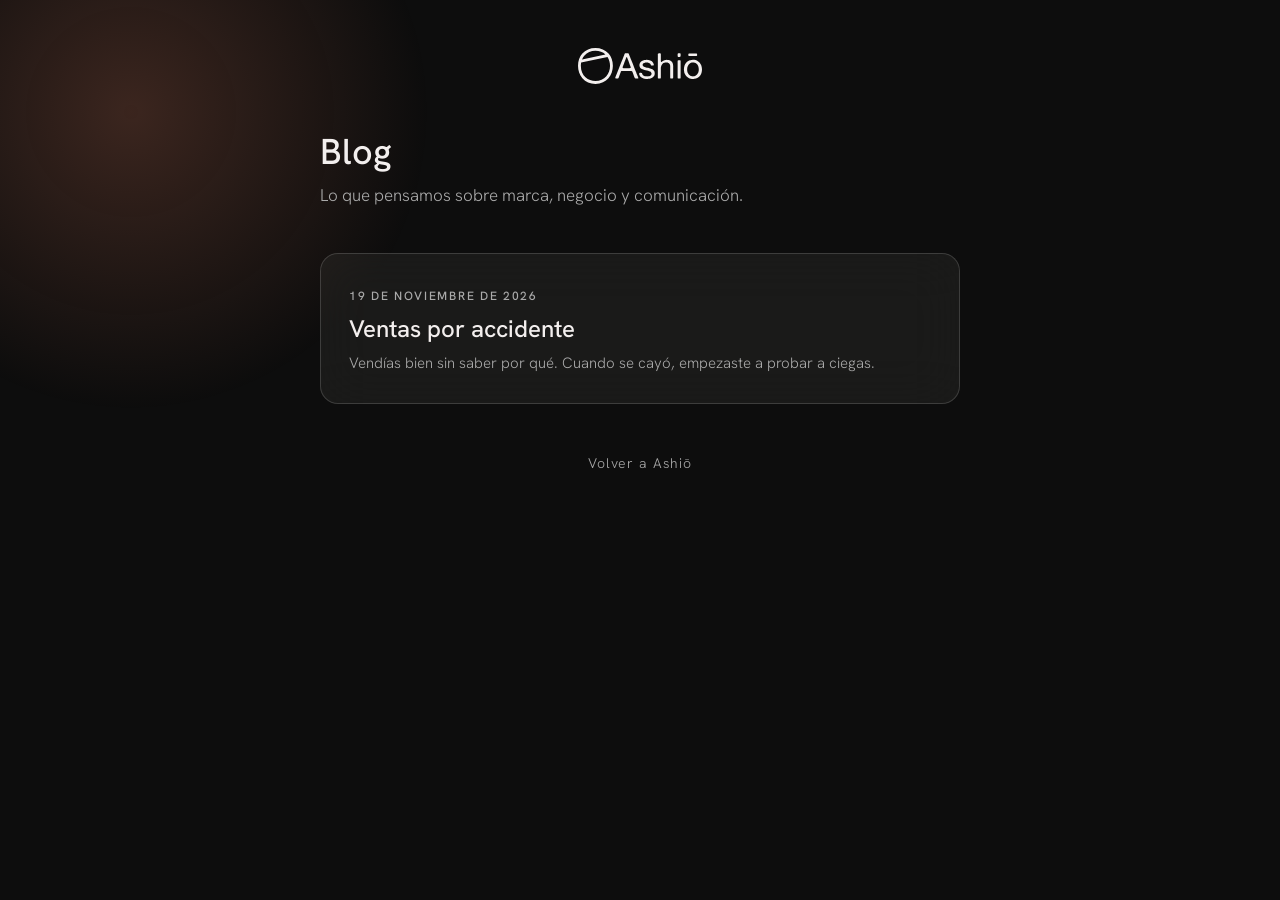
==== blog/index.html @ 6ec3ad0a "Agrega el blog y limpia la navegacion de la portada Nueva seccion /blog/ con indice de articulos; el" ====
<!DOCTYPE html>
<html lang="es">
<head>
<meta charset="utf-8">
<meta name="viewport" content="width=device-width, initial-scale=1">
<title>Blog | Ashiō</title>
<meta name="description" content="Lo que pensamos sobre marca, negocio y comunicación.">
<meta name="theme-color" content="#0d0d0d">
<meta property="og:title" content="Blog de Ashiō">
<meta property="og:description" content="Lo que pensamos sobre marca, negocio y comunicación.">
<meta property="og:type" content="website">
<meta property="og:url" content="https://ashio.mx/blog/">
<meta property="og:locale" content="es_MX">
<link rel="canonical" href="https://ashio.mx/blog/">
<link rel="icon" href="../assets/favicon.svg" type="image/svg+xml">
<link rel="preconnect" href="https://fonts.googleapis.com">
<link rel="preconnect" href="https://fonts.gstatic.com" crossorigin>
<link href="https://fonts.googleapis.com/css2?family=Hanken+Grotesk:wght@300;400;500&display=swap" rel="stylesheet">
<style>
  :root{
    --brand-black:#0d0d0d;
    --brand-bone:#f3efee;
    --accent:#cf7457;
    --muted:#aaaaaa;
    --glass-tint:rgba(243,239,238,.055);
    --glass-line:rgba(243,239,238,.16);
    --font-title:"Hanken Grotesk",system-ui,-apple-system,sans-serif;
    --radius:18px;
  }
  *{box-sizing:border-box;margin:0;padding:0}
  body{
    background:var(--brand-black);
    color:var(--brand-bone);
    font-family:var(--font-title);
    font-weight:300;
    line-height:1.6;
    -webkit-font-smoothing:antialiased;
    padding:clamp(1.25rem,5vw,3rem);
    position:relative;
    overflow-x:hidden;
  }
  body::before{
    content:"";
    position:fixed;
    width:min(70vw,620px);
    aspect-ratio:1;
    top:-22vh;
    left:-14vw;
    border-radius:50%;
    background:radial-gradient(circle,rgba(207,116,87,.24),rgba(207,116,87,0) 68%);
    pointer-events:none;
    z-index:0;
  }
  .shell{position:relative;z-index:1;max-width:40rem;margin:0 auto}
  .top{display:flex;justify-content:center;padding-bottom:clamp(2rem,7vw,3rem)}
  .top a{display:inline-block;color:var(--brand-bone)}
  .logo{display:block;width:clamp(104px,26vw,124px);height:auto;color:var(--brand-bone)}

  h1{font-size:clamp(1.75rem,6vw,2.25rem);font-weight:500;line-height:1.1}
  .intro{margin-top:.625rem;color:var(--muted);font-size:1.0625rem}

  .lista{margin-top:clamp(2rem,7vw,2.75rem);display:grid;gap:1rem}
  .entrada{
    display:block;
    text-decoration:none;
    color:var(--brand-bone);
    background:var(--glass-tint);
    border:1px solid var(--glass-line);
    border-radius:var(--radius);
    padding:clamp(1.25rem,5vw,1.75rem);
    transition:border-color .18s ease,background-color .18s ease;
  }
  @supports (backdrop-filter:blur(1px)) or (-webkit-backdrop-filter:blur(1px)){
    .entrada{-webkit-backdrop-filter:blur(26px) saturate(135%);backdrop-filter:blur(26px) saturate(135%)}
  }
  @supports not ((backdrop-filter:blur(1px)) or (-webkit-backdrop-filter:blur(1px))){
    .entrada{background:rgba(22,22,22,.92)}
  }
  .entrada:hover,.entrada:focus-visible{border-color:var(--accent);background:rgba(207,116,87,.07)}
  .entrada .fecha{
    font-size:.75rem;
    font-weight:500;
    letter-spacing:.14em;
    text-transform:uppercase;
    color:var(--muted);
  }
  .entrada h2{
    margin-top:.5rem;
    font-size:clamp(1.25rem,4.4vw,1.5rem);
    font-weight:500;
    line-height:1.2;
    text-wrap:balance;
  }
  .entrada p{margin-top:.5rem;color:var(--muted);font-size:.9375rem;line-height:1.5}

  .volver{
    display:block;
    text-align:center;
    margin-top:clamp(2rem,7vw,3rem);
    font-size:.875rem;
    letter-spacing:.06em;
    color:var(--muted);
    text-decoration:none;
    transition:color .18s ease;
  }
  .volver:hover,.volver:focus-visible{color:var(--accent)}
  :focus-visible{outline:2px solid var(--accent);outline-offset:4px}
  @media (prefers-reduced-motion:reduce){*{transition:none!important}}
  @media (prefers-contrast:more){
    .entrada{background:rgba(13,13,13,.96);border-color:var(--brand-bone)}
    body::before{display:none}
  }
</style>
</head>
<body>
  <div class="shell">
    <header class="top">
      <a href="../" aria-label="Ashiō, inicio"><svg class="logo" viewBox="0 0 316.52 91.75" role="img" aria-label="Ashiō"><path d="M152.97,73.28c.12.3.28.66.46,1.08.18.42.32.86.41,1.31.09.45.09.87,0,1.27-.09.39-.35.68-.78.86-.31.12-.67.18-1.1.18h-4c-.95,0-1.7-.15-2.25-.45-.61-.36-1.06-.99-1.33-1.9-.28-.9-.57-1.72-.87-2.44-.67-1.57-1.29-3.2-1.84-4.88-.55-1.69-1.16-3.35-1.84-4.97-.18-.54-.35-1.05-.51-1.54-.15-.48-.34-.93-.55-1.36-.21-.42-.5-.78-.87-1.09-.37-.3-.86-.54-1.47-.72-.31-.12-.66-.17-1.06-.14-.4.03-.81.05-1.24.05h-17.36c-.55,0-1.16-.01-1.84-.05-.67-.03-1.32-.01-1.93.05-.61.06-1.18.15-1.7.27-.52.12-.9.36-1.15.72-.49.6-.84,1.28-1.06,2.03-.21.75-.47,1.52-.78,2.31-.61,1.39-1.18,2.84-1.7,4.34-.52,1.51-1.09,2.95-1.7,4.34-.12.36-.26.77-.41,1.22s-.32.92-.5,1.4c-.18.48-.38.92-.6,1.31-.21.39-.44.68-.69.86-.49.36-1.15.56-1.98.59-.83.03-1.7.04-2.62.04-.49,0-.96-.01-1.42-.04-.46-.03-.84-.17-1.15-.41-.31-.18-.47-.45-.5-.81-.03-.36,0-.74.09-1.13.09-.39.21-.78.37-1.18.15-.39.29-.68.41-.86.86-1.93,1.62-3.84,2.3-5.74s1.41-3.81,2.2-5.74c.55-1.33,1.07-2.64,1.56-3.93.49-1.3,1.01-2.61,1.56-3.93,1.84-4.34,3.58-8.73,5.23-13.16,1.65-4.43,3.4-8.85,5.23-13.25.67-1.57,1.3-3.17,1.88-4.79.58-1.63,1.21-3.23,1.88-4.79.31-.66.6-1.4.87-2.22s.69-1.4,1.24-1.76c.24-.24.64-.42,1.19-.54.12-.06.26-.08.41-.04.15.03.29.02.41-.05,1.1,0,2.39-.01,3.86-.04,1.47-.03,2.54.2,3.21.68.49.36.87.95,1.15,1.76s.56,1.55.87,2.22c.61,1.39,1.16,2.77,1.65,4.16.49,1.39,1.04,2.77,1.65,4.16.49,1.21.96,2.44,1.42,3.71.46,1.27.96,2.5,1.51,3.71,1.84,4.4,3.6,8.85,5.28,13.34,1.68,4.49,3.47,8.94,5.37,13.34.24.54.44,1.06.6,1.54.15.48.32.99.51,1.54.67,1.57,1.33,3.17,1.97,4.79s1.3,3.23,1.97,4.79ZM133.32,51.3c.55-.18.9-.48,1.06-.9.15-.42.18-.89.09-1.4-.09-.51-.25-1.02-.46-1.54-.22-.51-.41-.95-.6-1.31-.12-.24-.18-.45-.18-.63s-.06-.39-.18-.63c-.18-.48-.35-.98-.5-1.49-.15-.51-.35-1.04-.6-1.58-.92-2.17-1.73-4.39-2.43-6.65-.7-2.26-1.51-4.48-2.43-6.65-.31-.66-.57-1.33-.78-1.99-.22-.66-.47-1.3-.78-1.9-.12-.3-.26-.59-.41-.86-.15-.27-.47-.41-.96-.41-.12.12-.25.21-.37.27-.12.06-.25.15-.37.27-.25.3-.43.62-.55.95-.12.33-.25.68-.37,1.04-.31.66-.55,1.33-.73,1.99-.18.66-.43,1.33-.74,1.99-1.04,2.35-1.94,4.73-2.71,7.15-.77,2.41-1.64,4.76-2.62,7.05-.12.3-.23.6-.32.9-.09.3-.2.6-.32.9-.18.48-.37.97-.55,1.45-.18.48-.34.97-.46,1.45-.12.3-.17.63-.14.99.03.36.11.66.23.9.31.48.95.74,1.93.77.98.03,1.9.05,2.75.05h9.83c.67,0,1.5.02,2.48.04.98.03,1.71-.04,2.2-.23Z" fill="currentColor"/><path d="M173.54,30.32c4.41-.06,8.11.44,11.11,1.49,3,1.06,5.33,2.91,6.98,5.56.43.66.76,1.34,1.01,2.03.24.69.49,1.46.73,2.31.12.42.15.86.09,1.31-.06.45-.15.8-.28,1.04-.12.12-.28.23-.46.32-.18.09-.34.2-.46.32-.31.12-.61.15-.92.09-.31-.06-.61-.06-.92,0-.49.12-1.13.14-1.93.05-.8-.09-1.35-.23-1.65-.41-.49-.3-.81-.71-.96-1.22-.15-.51-.38-1.01-.69-1.49-.55-.96-1.32-1.84-2.3-2.62-.67-.48-1.41-.84-2.2-1.09-.8-.24-1.65-.48-2.57-.72-.31-.12-.61-.17-.92-.14-.31.03-.61.02-.92-.05-.37-.12-.83-.18-1.38-.18s-1.01.06-1.38.18h-.55c-.31.06-.61.11-.92.14-.31.03-.61.08-.92.14-1.59.36-2.91.87-3.95,1.54-1.04.66-1.75,1.78-2.11,3.35-.12.42-.14.85-.05,1.27.09.42.2.78.32,1.09.37.9.81,1.55,1.33,1.94.52.39,1.18.83,1.98,1.31.98.6,2.08,1.04,3.31,1.31,1.22.27,2.45.59,3.67.95.8.24,1.59.42,2.39.54.79.12,1.59.3,2.39.54,1.29.36,2.54.71,3.76,1.04,1.22.33,2.45.74,3.67,1.22.31.12.61.24.92.36.31.12.61.27.92.45,1.22.72,2.3,1.54,3.21,2.44.92.91,1.68,2.05,2.3,3.44.12.42.24.99.37,1.72.12.42.2.86.23,1.31.03.45.05.95.05,1.49v.9c-.12.42-.18.85-.18,1.27s-.06.85-.18,1.27c-.18.66-.4,1.3-.64,1.9-.25.6-.52,1.15-.83,1.63-.98,1.57-2.24,2.82-3.76,3.75-1.53.94-3.25,1.73-5.14,2.4-.55.18-1.12.32-1.7.41s-1.15.23-1.7.41c-.61.12-1.23.18-1.84.18s-1.23.06-1.84.18h-.92c-.31.06-.73.09-1.29.09s-.98-.03-1.29-.09h-1.01c-.37-.12-.77-.17-1.19-.14-.43.03-.8-.02-1.1-.14-.31-.06-.7-.09-1.19-.09-.49-.12-.96-.23-1.42-.32-.46-.09-.94-.23-1.42-.41-1.9-.6-3.55-1.36-4.96-2.26-1.41-.9-2.63-2.08-3.67-3.53-.55-.78-1.01-1.6-1.38-2.44-.37-.84-.7-1.78-1.01-2.8-.12-.36-.17-.8-.14-1.31.03-.51.11-.92.23-1.22.18-.24.49-.48.92-.72.31-.12.73-.2,1.29-.23.55-.03,1.1-.01,1.65.04.55.06,1.09.14,1.61.23.52.09.87.2,1.06.32.43.3.72.74.87,1.31.15.57.35,1.1.6,1.58.61,1.33,1.44,2.35,2.48,3.08.73.54,1.56.97,2.48,1.27.92.3,1.9.6,2.94.9l1.93.27h.55c.43.12.99.18,1.7.18s1.3-.06,1.79-.18c.43,0,.76-.03,1.01-.09.37-.06.74-.1,1.1-.14.37-.03.7-.07,1.01-.14,1.78-.48,3.18-1.12,4.22-1.9,1.04-.78,1.78-2.11,2.2-3.98.12-.3.15-.63.09-.99-.06-.36-.12-.63-.18-.81-.31-1.14-.73-2-1.29-2.58-.55-.57-1.25-1.1-2.11-1.58-.55-.36-1.16-.66-1.84-.91-.67-.24-1.35-.48-2.02-.72-.18-.06-.35-.09-.51-.09s-.32-.06-.5-.18c-2.08-.66-4.24-1.16-6.47-1.49-2.24-.33-4.33-.89-6.29-1.67-.61-.24-1.19-.45-1.75-.63-.55-.18-1.07-.42-1.56-.72-1.16-.66-2.24-1.42-3.21-2.26-.98-.84-1.74-1.9-2.3-3.17-.18-.42-.32-.84-.41-1.27-.09-.42-.2-.87-.32-1.36-.18-.72-.25-1.55-.18-2.49.06-.93.15-1.73.28-2.4.12-.3.2-.56.23-.77.03-.21.11-.44.23-.68.55-1.39,1.3-2.59,2.25-3.62.95-1.02,2.04-1.93,3.26-2.71.92-.54,1.93-.98,3.03-1.31,1.1-.33,2.26-.65,3.49-.95.43-.06.84-.12,1.24-.18.4-.06.84-.12,1.33-.18.18-.06.43-.06.73,0,.31.06.52.03.64-.09Z" fill="currentColor"/><path d="M206.32,13.68c.86,0,1.76.02,2.71.04.95.03,1.61.29,1.98.77.31.42.46,1.04.46,1.85v14.7c0,.24-.02.48-.05.72-.03.24-.02.48.05.72.06.18.08.39.05.63-.03.24-.01.45.05.63.12.48.2.94.23,1.36.03.42.35.63.96.63.12-.12.26-.2.41-.23.15-.03.29-.1.41-.23.37-.24.7-.5,1.01-.77.31-.27.64-.56,1.01-.86.67-.48,1.42-.92,2.25-1.31.83-.39,1.67-.74,2.53-1.04.49-.12,1.01-.23,1.56-.32.55-.09,1.07-.2,1.56-.32.24-.12.49-.17.73-.14.24.03.52.02.83-.04.31-.12.81-.18,1.52-.18s1.21.06,1.51.18h.87c.28,0,.56.03.87.09.49.12.98.21,1.47.27.49.06.98.15,1.47.27.31.12.55.2.74.23.18.03.43.11.73.23.67.3,1.32.62,1.93.95.61.33,1.22.71,1.84,1.13.61.54,1.19,1.18,1.75,1.9.37.54.7,1.08,1.01,1.63.3.54.61,1.15.92,1.81.18.42.32.84.41,1.27.09.42.2.87.32,1.36.12.3.18.6.18.91s.03.63.09.99c.12.3.17.6.14.9-.03.3.01.6.14.9v.9c.06.3.08.63.05.99-.03.36-.05.69-.05.99v22.7c0,.48.01,1.07.05,1.76.03.69.03,1.36,0,1.99-.03.63-.11,1.22-.23,1.76-.12.54-.31.9-.55,1.09-.43.36-1.23.54-2.39.54h-2.34c-.77,0-1.33-.24-1.7-.72-.31-.42-.46-.92-.46-1.49v-22.84c0-1.63.01-3.36.05-5.2.03-1.84-.17-3.42-.6-4.75-.74-2.05-1.96-3.56-3.67-4.52-.49-.3-1.01-.56-1.56-.77-.55-.21-1.16-.38-1.84-.5-.25-.06-.61-.09-1.1-.09-.25-.06-.54-.12-.87-.18-.34-.06-.66-.03-.96.09-.25.06-.49.08-.74.05-.24-.03-.52-.01-.83.04-.55.12-1.12.23-1.7.32-.58.09-1.12.26-1.61.5-2.08.84-3.74,1.99-4.96,3.44-1.23,1.45-2.17,3.29-2.85,5.52-.12.42-.21.87-.28,1.36-.06.48-.15.97-.28,1.45-.06.18-.08.38-.05.59.03.21.01.41-.05.59-.06.3-.06.6,0,.9.06.3.06.6,0,.9v18.18c0,.48.01,1.04.05,1.67.03.63.03,1.25,0,1.85-.03.6-.08,1.18-.14,1.72-.06.54-.18.94-.37,1.18-.25.3-.54.47-.87.5-.34.03-.72.11-1.15.23h-1.29c-.67,0-1.32-.01-1.93-.04-.61-.03-1.07-.23-1.38-.59-.31-.48-.47-1.07-.5-1.76-.03-.69-.05-1.43-.05-2.22V18.56c0-.66-.02-1.37-.05-2.13-.03-.75.11-1.34.41-1.76.24-.42.7-.72,1.38-.9.12-.06.24-.08.37-.05.12.03.24.02.37-.04Z" fill="currentColor"/><path d="M255.17,22.36c-.49-.36-.75-1.01-.78-1.94-.03-.93-.05-1.85-.05-2.76v-1.54c0-.54.09-.99.28-1.36.24-.48.73-.84,1.47-1.09.12-.06.26-.08.41-.04.15.03.29.02.41-.05,1.04,0,2.02.03,2.94.09.92.06,1.53.42,1.84,1.09.18.36.28.8.28,1.31v1.58c0,1.09-.02,2.11-.05,3.08-.03.97-.45,1.6-1.24,1.9-.31.12-.63.18-.96.18h-2.98c-.61,0-1.13-.15-1.56-.45ZM261.97,73.64c0,.6.01,1.22.05,1.85.03.63-.11,1.13-.41,1.49-.18.36-.46.59-.83.68s-.8.2-1.29.32h-1.38c-.8,0-1.49-.04-2.07-.14-.58-.09-1.03-.38-1.33-.86-.25-.36-.37-.83-.37-1.4v-41.88c0-.63.15-1.13.46-1.49.18-.3.43-.48.74-.54.31-.06.64-.15,1.01-.27.12,0,.26.02.41.04.15.03.29.02.41-.04.79,0,1.61.02,2.43.04.83.03,1.39.29,1.7.77.3.36.46.83.46,1.4v40.02Z" fill="currentColor"/><path d="M316.33,52.66c.12.36.18.92.18,1.67s-.03,1.28-.09,1.58v.9c-.06.48-.11.92-.14,1.31-.03.39-.08.83-.14,1.31-.12.36-.2.72-.23,1.09-.03.36-.11.72-.23,1.09-.25.78-.46,1.57-.64,2.35-.18.78-.43,1.51-.74,2.17-1.29,2.89-3,5.32-5.14,7.28-2.14,1.96-4.78,3.45-7.9,4.48-.67.24-1.39.42-2.16.54-.77.12-1.55.24-2.34.36-.37.06-.75.1-1.15.14-.4.03-.78.04-1.15.04-.25.06-.6.09-1.06.09s-.78-.03-.96-.09c-.24-.06-.49-.08-.73-.04-.25.03-.46.01-.64-.05h-.55l-2.2-.27c-.86-.24-1.69-.48-2.48-.72-.8-.24-1.56-.51-2.3-.81-2.75-1.21-5.02-2.77-6.8-4.7-1.78-1.93-3.25-4.28-4.41-7.05-.31-.6-.54-1.21-.69-1.81-.15-.6-.29-1.24-.41-1.9-.12-.24-.17-.44-.14-.59.03-.15.01-.35-.05-.59-.12-.48-.2-.98-.23-1.49-.03-.51-.11-1.01-.23-1.49v-.77c0-.21-.03-.47-.09-.77-.06-.3-.09-.83-.09-1.58s.06-1.31.18-1.67c.12-.42.15-.84.09-1.27-.06-.42-.03-.84.09-1.27.06-.3.11-.56.14-.77.03-.21.08-.47.14-.77.18-.72.35-1.45.5-2.17s.38-1.42.69-2.08c.92-2.23,2.03-4.24,3.35-6.01,1.31-1.78,2.92-3.27,4.82-4.48.73-.48,1.5-.89,2.3-1.22.79-.33,1.62-.68,2.48-1.04.73-.3,1.53-.5,2.39-.59s1.71-.26,2.57-.5c.43,0,.84-.01,1.24-.05.4-.03.78-.07,1.15-.14,5.45-.06,9.98,1.06,13.59,3.35,3.61,2.29,6.21,5.28,7.81,8.95.31.6.55,1.21.74,1.81.18.6.4,1.24.64,1.9.18.66.34,1.37.46,2.13.12.75.28,1.52.46,2.31.06.3.08.62.05.95-.03.33-.02.65.05.95ZM308.16,57.82c.12-.42.17-.9.14-1.45s-.05-1.05-.05-1.54c0-2.35-.21-4.34-.64-5.97-.18-.48-.34-.96-.46-1.45-.12-.48-.28-.93-.46-1.36-1.71-3.92-4.44-6.63-8.17-8.14-.43-.18-.89-.32-1.38-.41-.49-.09-.98-.2-1.47-.32-.49-.12-1.01-.18-1.56-.18h-1.65l-1.65.27c-.61.12-1.18.26-1.7.41-.52.15-1.03.35-1.51.59-.43.12-.83.3-1.19.54-.37.24-.7.48-1.01.72-1.47,1.03-2.66,2.26-3.58,3.71-.92,1.45-1.71,3.14-2.39,5.07-.18.6-.31,1.22-.37,1.85-.06.63-.15,1.28-.28,1.94-.06.24-.09.63-.09,1.18-.06.18-.08.39-.05.63.03.24.05.51.05.81v1.81c0,.6.06,1.15.18,1.63l.18,1.08c.12.6.23,1.19.32,1.76.09.57.26,1.1.5,1.58.61,1.45,1.33,2.8,2.16,4.07.83,1.27,1.85,2.32,3.08,3.17.31.18.58.33.83.45.24.12.52.27.83.45.49.3,1.03.56,1.61.77.58.21,1.21.41,1.88.59.31.12.6.17.87.14.28-.03.56-.01.87.05.18.06.57.12,1.15.18.58.06,1.02.03,1.33-.09.24-.06.49-.07.74-.04.24.03.49-.01.73-.14.49-.12.98-.23,1.47-.32s.95-.23,1.38-.41c2.08-.84,3.76-2.02,5.05-3.53,1.29-1.51,2.36-3.29,3.21-5.34.31-.72.51-1.49.6-2.31.09-.81.26-1.64.51-2.49Z" fill="currentColor"/><path d="M283.75,14.32h14.1c.41,0,.9-.01,1.44-.04.55-.03,1.09-.04,1.63-.04s1.04.04,1.48.12c.44.08.79.22,1.05.43.26.16.44.44.55.86.05.16.09.38.12.66.03.29.04.6.04.93s-.01.66-.04.97c-.03.31-.07.55-.12.7-.11.52-.29.88-.55,1.09-.52.36-1.36.52-2.53.47-1.17-.05-2.19-.08-3.08-.08h-10.36c-.73,0-1.58.03-2.57.08-.99.05-1.71-.03-2.18-.23-.36-.16-.65-.44-.86-.86-.16-.36-.23-1-.23-1.91s.08-1.57.23-1.99c.05-.1.09-.21.12-.31.03-.1.09-.21.19-.31.1-.16.27-.26.51-.31.23-.05.45-.13.66-.23h.39Z" fill="currentColor"/><path d="M44.49,91.75c-13.66,0-25.19-5.04-33.35-14.59C3.95,68.77,0,57.55,0,45.58S3.92,22.59,11.05,14.35C19.16,4.96,30.73,0,44.49,0s25.37,4.94,33.48,14.29c7.12,8.21,11.04,19.27,11.04,31.15,0,23.02-15.29,46.31-44.52,46.31ZM8.03,37.15c-.52,2.72-.78,5.55-.78,8.43,0,26.75,19.3,38.93,37.24,38.93,11.46,0,21.09-4.18,27.84-12.1,5.99-7.02,9.43-16.85,9.43-26.97,0-8.41-2.27-16.29-6.45-22.67L8.03,37.15ZM44.49,7.25c-11.59,0-21.26,4.09-27.95,11.84-2.57,2.97-4.65,6.41-6.18,10.16l59.67-12.75c-6.51-6.06-15.27-9.24-25.54-9.24Z" fill="currentColor"/></svg></a>
    </header>

    <h1>Blog</h1>
    <p class="intro">Lo que pensamos sobre marca, negocio y comunicación.</p>

    <!-- Para agregar un artículo, copia un bloque <a class="entrada"> completo
         y apunta el href a la carpeta nueva. El más reciente va arriba. -->
    <div class="lista">
      <a class="entrada" href="ventas-por-accidente/">
        <span class="fecha"><time datetime="2026-11-19">19 de noviembre de 2026</time></span>
        <h2>Ventas por accidente</h2>
        <p>Vendías bien sin saber por qué. Cuando se cayó, empezaste a probar a ciegas.</p>
      </a>
    </div>

    <a class="volver" href="../">Volver a Ashiō</a>
  </div>
</body>
</html>
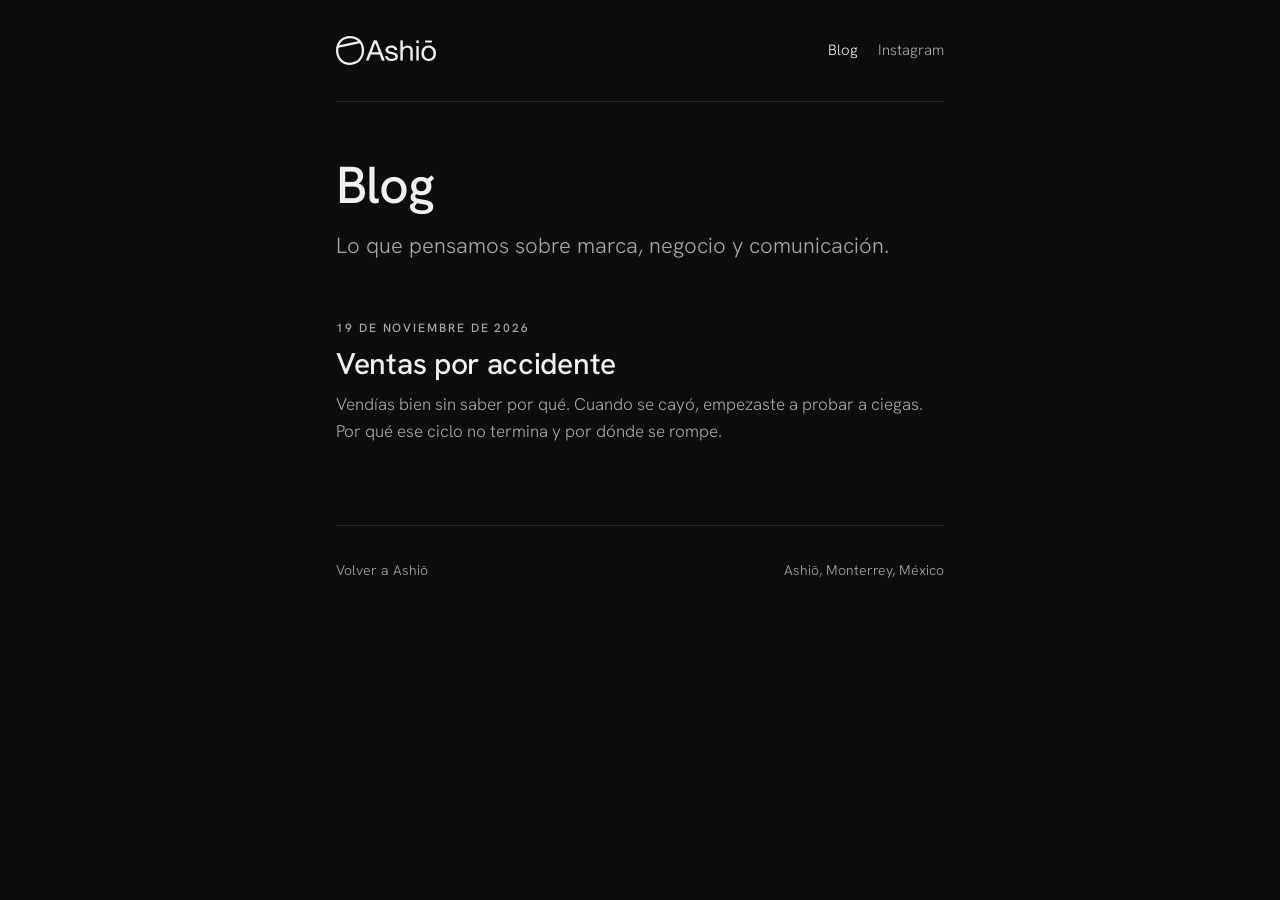
==== commit 368def16: "Rehace el blog como lectura editorial, sin frost Quita el panel translucido y el resplandor de las d" ====
--- a/blog/index.html
+++ b/blog/index.html
@@ -15,123 +15,44 @@
 <link rel="icon" href="../assets/favicon.svg" type="image/svg+xml">
 <link rel="preconnect" href="https://fonts.googleapis.com">
 <link rel="preconnect" href="https://fonts.gstatic.com" crossorigin>
-<link href="https://fonts.googleapis.com/css2?family=Hanken+Grotesk:wght@300;400;500&display=swap" rel="stylesheet">
+<link href="https://fonts.googleapis.com/css2?family=Hanken+Grotesk:wght@300;400;500;600&display=swap" rel="stylesheet">
+<link rel="stylesheet" href="../assets/blog.css">
 <style>
-  :root{
-    --brand-black:#0d0d0d;
-    --brand-bone:#f3efee;
-    --accent:#cf7457;
-    --muted:#aaaaaa;
-    --glass-tint:rgba(243,239,238,.055);
-    --glass-line:rgba(243,239,238,.16);
-    --font-title:"Hanken Grotesk",system-ui,-apple-system,sans-serif;
-    --radius:18px;
-  }
-  *{box-sizing:border-box;margin:0;padding:0}
-  body{
-    background:var(--brand-black);
-    color:var(--brand-bone);
-    font-family:var(--font-title);
-    font-weight:300;
-    line-height:1.6;
-    -webkit-font-smoothing:antialiased;
-    padding:clamp(1.25rem,5vw,3rem);
-    position:relative;
-    overflow-x:hidden;
-  }
-  body::before{
-    content:"";
-    position:fixed;
-    width:min(70vw,620px);
-    aspect-ratio:1;
-    top:-22vh;
-    left:-14vw;
-    border-radius:50%;
-    background:radial-gradient(circle,rgba(207,116,87,.24),rgba(207,116,87,0) 68%);
-    pointer-events:none;
-    z-index:0;
-  }
-  .shell{position:relative;z-index:1;max-width:40rem;margin:0 auto}
-  .top{display:flex;justify-content:center;padding-bottom:clamp(2rem,7vw,3rem)}
-  .top a{display:inline-block;color:var(--brand-bone)}
-  .logo{display:block;width:clamp(104px,26vw,124px);height:auto;color:var(--brand-bone)}
-
-  h1{font-size:clamp(1.75rem,6vw,2.25rem);font-weight:500;line-height:1.1}
-  .intro{margin-top:.625rem;color:var(--muted);font-size:1.0625rem}
-
-  .lista{margin-top:clamp(2rem,7vw,2.75rem);display:grid;gap:1rem}
-  .entrada{
-    display:block;
-    text-decoration:none;
-    color:var(--brand-bone);
-    background:var(--glass-tint);
-    border:1px solid var(--glass-line);
-    border-radius:var(--radius);
-    padding:clamp(1.25rem,5vw,1.75rem);
-    transition:border-color .18s ease,background-color .18s ease;
-  }
-  @supports (backdrop-filter:blur(1px)) or (-webkit-backdrop-filter:blur(1px)){
-    .entrada{-webkit-backdrop-filter:blur(26px) saturate(135%);backdrop-filter:blur(26px) saturate(135%)}
-  }
-  @supports not ((backdrop-filter:blur(1px)) or (-webkit-backdrop-filter:blur(1px))){
-    .entrada{background:rgba(22,22,22,.92)}
-  }
-  .entrada:hover,.entrada:focus-visible{border-color:var(--accent);background:rgba(207,116,87,.07)}
-  .entrada .fecha{
-    font-size:.75rem;
-    font-weight:500;
-    letter-spacing:.14em;
-    text-transform:uppercase;
-    color:var(--muted);
-  }
-  .entrada h2{
-    margin-top:.5rem;
-    font-size:clamp(1.25rem,4.4vw,1.5rem);
-    font-weight:500;
-    line-height:1.2;
-    text-wrap:balance;
-  }
-  .entrada p{margin-top:.5rem;color:var(--muted);font-size:.9375rem;line-height:1.5}
-
-  .volver{
-    display:block;
-    text-align:center;
-    margin-top:clamp(2rem,7vw,3rem);
-    font-size:.875rem;
-    letter-spacing:.06em;
-    color:var(--muted);
-    text-decoration:none;
-    transition:color .18s ease;
-  }
-  .volver:hover,.volver:focus-visible{color:var(--accent)}
-  :focus-visible{outline:2px solid var(--accent);outline-offset:4px}
-  @media (prefers-reduced-motion:reduce){*{transition:none!important}}
-  @media (prefers-contrast:more){
-    .entrada{background:rgba(13,13,13,.96);border-color:var(--brand-bone)}
-    body::before{display:none}
-  }
+  .lista{margin-top:clamp(2.5rem,7vw,3.5rem)}
+  .entrada + .entrada{margin-top:2.75rem;padding-top:2.75rem;border-top:1px solid var(--line)}
+  .entrada h2{margin-top:.5rem;font-size:clamp(1.5rem,5vw,1.875rem);line-height:1.15}
+  .entrada h2 a{text-decoration:none;transition:color .18s ease}
+  .entrada h2 a:hover,.entrada h2 a:focus-visible{color:var(--accent)}
+  .resumen{margin-top:.625rem;color:var(--muted);font-size:1.0625rem;line-height:1.6}
 </style>
 </head>
 <body>
-  <div class="shell">
+  <div class="col">
     <header class="top">
-      <a href="../" aria-label="Ashiō, inicio"><svg class="logo" viewBox="0 0 316.52 91.75" role="img" aria-label="Ashiō"><path d="M152.97,73.28c.12.3.28.66.46,1.08.18.42.32.86.41,1.31.09.45.09.87,0,1.27-.09.39-.35.68-.78.86-.31.12-.67.18-1.1.18h-4c-.95,0-1.7-.15-2.25-.45-.61-.36-1.06-.99-1.33-1.9-.28-.9-.57-1.72-.87-2.44-.67-1.57-1.29-3.2-1.84-4.88-.55-1.69-1.16-3.35-1.84-4.97-.18-.54-.35-1.05-.51-1.54-.15-.48-.34-.93-.55-1.36-.21-.42-.5-.78-.87-1.09-.37-.3-.86-.54-1.47-.72-.31-.12-.66-.17-1.06-.14-.4.03-.81.05-1.24.05h-17.36c-.55,0-1.16-.01-1.84-.05-.67-.03-1.32-.01-1.93.05-.61.06-1.18.15-1.7.27-.52.12-.9.36-1.15.72-.49.6-.84,1.28-1.06,2.03-.21.75-.47,1.52-.78,2.31-.61,1.39-1.18,2.84-1.7,4.34-.52,1.51-1.09,2.95-1.7,4.34-.12.36-.26.77-.41,1.22s-.32.92-.5,1.4c-.18.48-.38.92-.6,1.31-.21.39-.44.68-.69.86-.49.36-1.15.56-1.98.59-.83.03-1.7.04-2.62.04-.49,0-.96-.01-1.42-.04-.46-.03-.84-.17-1.15-.41-.31-.18-.47-.45-.5-.81-.03-.36,0-.74.09-1.13.09-.39.21-.78.37-1.18.15-.39.29-.68.41-.86.86-1.93,1.62-3.84,2.3-5.74s1.41-3.81,2.2-5.74c.55-1.33,1.07-2.64,1.56-3.93.49-1.3,1.01-2.61,1.56-3.93,1.84-4.34,3.58-8.73,5.23-13.16,1.65-4.43,3.4-8.85,5.23-13.25.67-1.57,1.3-3.17,1.88-4.79.58-1.63,1.21-3.23,1.88-4.79.31-.66.6-1.4.87-2.22s.69-1.4,1.24-1.76c.24-.24.64-.42,1.19-.54.12-.06.26-.08.41-.04.15.03.29.02.41-.05,1.1,0,2.39-.01,3.86-.04,1.47-.03,2.54.2,3.21.68.49.36.87.95,1.15,1.76s.56,1.55.87,2.22c.61,1.39,1.16,2.77,1.65,4.16.49,1.39,1.04,2.77,1.65,4.16.49,1.21.96,2.44,1.42,3.71.46,1.27.96,2.5,1.51,3.71,1.84,4.4,3.6,8.85,5.28,13.34,1.68,4.49,3.47,8.94,5.37,13.34.24.54.44,1.06.6,1.54.15.48.32.99.51,1.54.67,1.57,1.33,3.17,1.97,4.79s1.3,3.23,1.97,4.79ZM133.32,51.3c.55-.18.9-.48,1.06-.9.15-.42.18-.89.09-1.4-.09-.51-.25-1.02-.46-1.54-.22-.51-.41-.95-.6-1.31-.12-.24-.18-.45-.18-.63s-.06-.39-.18-.63c-.18-.48-.35-.98-.5-1.49-.15-.51-.35-1.04-.6-1.58-.92-2.17-1.73-4.39-2.43-6.65-.7-2.26-1.51-4.48-2.43-6.65-.31-.66-.57-1.33-.78-1.99-.22-.66-.47-1.3-.78-1.9-.12-.3-.26-.59-.41-.86-.15-.27-.47-.41-.96-.41-.12.12-.25.21-.37.27-.12.06-.25.15-.37.27-.25.3-.43.62-.55.95-.12.33-.25.68-.37,1.04-.31.66-.55,1.33-.73,1.99-.18.66-.43,1.33-.74,1.99-1.04,2.35-1.94,4.73-2.71,7.15-.77,2.41-1.64,4.76-2.62,7.05-.12.3-.23.6-.32.9-.09.3-.2.6-.32.9-.18.48-.37.97-.55,1.45-.18.48-.34.97-.46,1.45-.12.3-.17.63-.14.99.03.36.11.66.23.9.31.48.95.74,1.93.77.98.03,1.9.05,2.75.05h9.83c.67,0,1.5.02,2.48.04.98.03,1.71-.04,2.2-.23Z" fill="currentColor"/><path d="M173.54,30.32c4.41-.06,8.11.44,11.11,1.49,3,1.06,5.33,2.91,6.98,5.56.43.66.76,1.34,1.01,2.03.24.69.49,1.46.73,2.31.12.42.15.86.09,1.31-.06.45-.15.8-.28,1.04-.12.12-.28.23-.46.32-.18.09-.34.2-.46.32-.31.12-.61.15-.92.09-.31-.06-.61-.06-.92,0-.49.12-1.13.14-1.93.05-.8-.09-1.35-.23-1.65-.41-.49-.3-.81-.71-.96-1.22-.15-.51-.38-1.01-.69-1.49-.55-.96-1.32-1.84-2.3-2.62-.67-.48-1.41-.84-2.2-1.09-.8-.24-1.65-.48-2.57-.72-.31-.12-.61-.17-.92-.14-.31.03-.61.02-.92-.05-.37-.12-.83-.18-1.38-.18s-1.01.06-1.38.18h-.55c-.31.06-.61.11-.92.14-.31.03-.61.08-.92.14-1.59.36-2.91.87-3.95,1.54-1.04.66-1.75,1.78-2.11,3.35-.12.42-.14.85-.05,1.27.09.42.2.78.32,1.09.37.9.81,1.55,1.33,1.94.52.39,1.18.83,1.98,1.31.98.6,2.08,1.04,3.31,1.31,1.22.27,2.45.59,3.67.95.8.24,1.59.42,2.39.54.79.12,1.59.3,2.39.54,1.29.36,2.54.71,3.76,1.04,1.22.33,2.45.74,3.67,1.22.31.12.61.24.92.36.31.12.61.27.92.45,1.22.72,2.3,1.54,3.21,2.44.92.91,1.68,2.05,2.3,3.44.12.42.24.99.37,1.72.12.42.2.86.23,1.31.03.45.05.95.05,1.49v.9c-.12.42-.18.85-.18,1.27s-.06.85-.18,1.27c-.18.66-.4,1.3-.64,1.9-.25.6-.52,1.15-.83,1.63-.98,1.57-2.24,2.82-3.76,3.75-1.53.94-3.25,1.73-5.14,2.4-.55.18-1.12.32-1.7.41s-1.15.23-1.7.41c-.61.12-1.23.18-1.84.18s-1.23.06-1.84.18h-.92c-.31.06-.73.09-1.29.09s-.98-.03-1.29-.09h-1.01c-.37-.12-.77-.17-1.19-.14-.43.03-.8-.02-1.1-.14-.31-.06-.7-.09-1.19-.09-.49-.12-.96-.23-1.42-.32-.46-.09-.94-.23-1.42-.41-1.9-.6-3.55-1.36-4.96-2.26-1.41-.9-2.63-2.08-3.67-3.53-.55-.78-1.01-1.6-1.38-2.44-.37-.84-.7-1.78-1.01-2.8-.12-.36-.17-.8-.14-1.31.03-.51.11-.92.23-1.22.18-.24.49-.48.92-.72.31-.12.73-.2,1.29-.23.55-.03,1.1-.01,1.65.04.55.06,1.09.14,1.61.23.52.09.87.2,1.06.32.43.3.72.74.87,1.31.15.57.35,1.1.6,1.58.61,1.33,1.44,2.35,2.48,3.08.73.54,1.56.97,2.48,1.27.92.3,1.9.6,2.94.9l1.93.27h.55c.43.12.99.18,1.7.18s1.3-.06,1.79-.18c.43,0,.76-.03,1.01-.09.37-.06.74-.1,1.1-.14.37-.03.7-.07,1.01-.14,1.78-.48,3.18-1.12,4.22-1.9,1.04-.78,1.78-2.11,2.2-3.98.12-.3.15-.63.09-.99-.06-.36-.12-.63-.18-.81-.31-1.14-.73-2-1.29-2.58-.55-.57-1.25-1.1-2.11-1.58-.55-.36-1.16-.66-1.84-.91-.67-.24-1.35-.48-2.02-.72-.18-.06-.35-.09-.51-.09s-.32-.06-.5-.18c-2.08-.66-4.24-1.16-6.47-1.49-2.24-.33-4.33-.89-6.29-1.67-.61-.24-1.19-.45-1.75-.63-.55-.18-1.07-.42-1.56-.72-1.16-.66-2.24-1.42-3.21-2.26-.98-.84-1.74-1.9-2.3-3.17-.18-.42-.32-.84-.41-1.27-.09-.42-.2-.87-.32-1.36-.18-.72-.25-1.55-.18-2.49.06-.93.15-1.73.28-2.4.12-.3.2-.56.23-.77.03-.21.11-.44.23-.68.55-1.39,1.3-2.59,2.25-3.62.95-1.02,2.04-1.93,3.26-2.71.92-.54,1.93-.98,3.03-1.31,1.1-.33,2.26-.65,3.49-.95.43-.06.84-.12,1.24-.18.4-.06.84-.12,1.33-.18.18-.06.43-.06.73,0,.31.06.52.03.64-.09Z" fill="currentColor"/><path d="M206.32,13.68c.86,0,1.76.02,2.71.04.95.03,1.61.29,1.98.77.31.42.46,1.04.46,1.85v14.7c0,.24-.02.48-.05.72-.03.24-.02.48.05.72.06.18.08.39.05.63-.03.24-.01.45.05.63.12.48.2.94.23,1.36.03.42.35.63.96.63.12-.12.26-.2.41-.23.15-.03.29-.1.41-.23.37-.24.7-.5,1.01-.77.31-.27.64-.56,1.01-.86.67-.48,1.42-.92,2.25-1.31.83-.39,1.67-.74,2.53-1.04.49-.12,1.01-.23,1.56-.32.55-.09,1.07-.2,1.56-.32.24-.12.49-.17.73-.14.24.03.52.02.83-.04.31-.12.81-.18,1.52-.18s1.21.06,1.51.18h.87c.28,0,.56.03.87.09.49.12.98.21,1.47.27.49.06.98.15,1.47.27.31.12.55.2.74.23.18.03.43.11.73.23.67.3,1.32.62,1.93.95.61.33,1.22.71,1.84,1.13.61.54,1.19,1.18,1.75,1.9.37.54.7,1.08,1.01,1.63.3.54.61,1.15.92,1.81.18.42.32.84.41,1.27.09.42.2.87.32,1.36.12.3.18.6.18.91s.03.63.09.99c.12.3.17.6.14.9-.03.3.01.6.14.9v.9c.06.3.08.63.05.99-.03.36-.05.69-.05.99v22.7c0,.48.01,1.07.05,1.76.03.69.03,1.36,0,1.99-.03.63-.11,1.22-.23,1.76-.12.54-.31.9-.55,1.09-.43.36-1.23.54-2.39.54h-2.34c-.77,0-1.33-.24-1.7-.72-.31-.42-.46-.92-.46-1.49v-22.84c0-1.63.01-3.36.05-5.2.03-1.84-.17-3.42-.6-4.75-.74-2.05-1.96-3.56-3.67-4.52-.49-.3-1.01-.56-1.56-.77-.55-.21-1.16-.38-1.84-.5-.25-.06-.61-.09-1.1-.09-.25-.06-.54-.12-.87-.18-.34-.06-.66-.03-.96.09-.25.06-.49.08-.74.05-.24-.03-.52-.01-.83.04-.55.12-1.12.23-1.7.32-.58.09-1.12.26-1.61.5-2.08.84-3.74,1.99-4.96,3.44-1.23,1.45-2.17,3.29-2.85,5.52-.12.42-.21.87-.28,1.36-.06.48-.15.97-.28,1.45-.06.18-.08.38-.05.59.03.21.01.41-.05.59-.06.3-.06.6,0,.9.06.3.06.6,0,.9v18.18c0,.48.01,1.04.05,1.67.03.63.03,1.25,0,1.85-.03.6-.08,1.18-.14,1.72-.06.54-.18.94-.37,1.18-.25.3-.54.47-.87.5-.34.03-.72.11-1.15.23h-1.29c-.67,0-1.32-.01-1.93-.04-.61-.03-1.07-.23-1.38-.59-.31-.48-.47-1.07-.5-1.76-.03-.69-.05-1.43-.05-2.22V18.56c0-.66-.02-1.37-.05-2.13-.03-.75.11-1.34.41-1.76.24-.42.7-.72,1.38-.9.12-.06.24-.08.37-.05.12.03.24.02.37-.04Z" fill="currentColor"/><path d="M255.17,22.36c-.49-.36-.75-1.01-.78-1.94-.03-.93-.05-1.85-.05-2.76v-1.54c0-.54.09-.99.28-1.36.24-.48.73-.84,1.47-1.09.12-.06.26-.08.41-.04.15.03.29.02.41-.05,1.04,0,2.02.03,2.94.09.92.06,1.53.42,1.84,1.09.18.36.28.8.28,1.31v1.58c0,1.09-.02,2.11-.05,3.08-.03.97-.45,1.6-1.24,1.9-.31.12-.63.18-.96.18h-2.98c-.61,0-1.13-.15-1.56-.45ZM261.97,73.64c0,.6.01,1.22.05,1.85.03.63-.11,1.13-.41,1.49-.18.36-.46.59-.83.68s-.8.2-1.29.32h-1.38c-.8,0-1.49-.04-2.07-.14-.58-.09-1.03-.38-1.33-.86-.25-.36-.37-.83-.37-1.4v-41.88c0-.63.15-1.13.46-1.49.18-.3.43-.48.74-.54.31-.06.64-.15,1.01-.27.12,0,.26.02.41.04.15.03.29.02.41-.04.79,0,1.61.02,2.43.04.83.03,1.39.29,1.7.77.3.36.46.83.46,1.4v40.02Z" fill="currentColor"/><path d="M316.33,52.66c.12.36.18.92.18,1.67s-.03,1.28-.09,1.58v.9c-.06.48-.11.92-.14,1.31-.03.39-.08.83-.14,1.31-.12.36-.2.72-.23,1.09-.03.36-.11.72-.23,1.09-.25.78-.46,1.57-.64,2.35-.18.78-.43,1.51-.74,2.17-1.29,2.89-3,5.32-5.14,7.28-2.14,1.96-4.78,3.45-7.9,4.48-.67.24-1.39.42-2.16.54-.77.12-1.55.24-2.34.36-.37.06-.75.1-1.15.14-.4.03-.78.04-1.15.04-.25.06-.6.09-1.06.09s-.78-.03-.96-.09c-.24-.06-.49-.08-.73-.04-.25.03-.46.01-.64-.05h-.55l-2.2-.27c-.86-.24-1.69-.48-2.48-.72-.8-.24-1.56-.51-2.3-.81-2.75-1.21-5.02-2.77-6.8-4.7-1.78-1.93-3.25-4.28-4.41-7.05-.31-.6-.54-1.21-.69-1.81-.15-.6-.29-1.24-.41-1.9-.12-.24-.17-.44-.14-.59.03-.15.01-.35-.05-.59-.12-.48-.2-.98-.23-1.49-.03-.51-.11-1.01-.23-1.49v-.77c0-.21-.03-.47-.09-.77-.06-.3-.09-.83-.09-1.58s.06-1.31.18-1.67c.12-.42.15-.84.09-1.27-.06-.42-.03-.84.09-1.27.06-.3.11-.56.14-.77.03-.21.08-.47.14-.77.18-.72.35-1.45.5-2.17s.38-1.42.69-2.08c.92-2.23,2.03-4.24,3.35-6.01,1.31-1.78,2.92-3.27,4.82-4.48.73-.48,1.5-.89,2.3-1.22.79-.33,1.62-.68,2.48-1.04.73-.3,1.53-.5,2.39-.59s1.71-.26,2.57-.5c.43,0,.84-.01,1.24-.05.4-.03.78-.07,1.15-.14,5.45-.06,9.98,1.06,13.59,3.35,3.61,2.29,6.21,5.28,7.81,8.95.31.6.55,1.21.74,1.81.18.6.4,1.24.64,1.9.18.66.34,1.37.46,2.13.12.75.28,1.52.46,2.31.06.3.08.62.05.95-.03.33-.02.65.05.95ZM308.16,57.82c.12-.42.17-.9.14-1.45s-.05-1.05-.05-1.54c0-2.35-.21-4.34-.64-5.97-.18-.48-.34-.96-.46-1.45-.12-.48-.28-.93-.46-1.36-1.71-3.92-4.44-6.63-8.17-8.14-.43-.18-.89-.32-1.38-.41-.49-.09-.98-.2-1.47-.32-.49-.12-1.01-.18-1.56-.18h-1.65l-1.65.27c-.61.12-1.18.26-1.7.41-.52.15-1.03.35-1.51.59-.43.12-.83.3-1.19.54-.37.24-.7.48-1.01.72-1.47,1.03-2.66,2.26-3.58,3.71-.92,1.45-1.71,3.14-2.39,5.07-.18.6-.31,1.22-.37,1.85-.06.63-.15,1.28-.28,1.94-.06.24-.09.63-.09,1.18-.06.18-.08.39-.05.63.03.24.05.51.05.81v1.81c0,.6.06,1.15.18,1.63l.18,1.08c.12.6.23,1.19.32,1.76.09.57.26,1.1.5,1.58.61,1.45,1.33,2.8,2.16,4.07.83,1.27,1.85,2.32,3.08,3.17.31.18.58.33.83.45.24.12.52.27.83.45.49.3,1.03.56,1.61.77.58.21,1.21.41,1.88.59.31.12.6.17.87.14.28-.03.56-.01.87.05.18.06.57.12,1.15.18.58.06,1.02.03,1.33-.09.24-.06.49-.07.74-.04.24.03.49-.01.73-.14.49-.12.98-.23,1.47-.32s.95-.23,1.38-.41c2.08-.84,3.76-2.02,5.05-3.53,1.29-1.51,2.36-3.29,3.21-5.34.31-.72.51-1.49.6-2.31.09-.81.26-1.64.51-2.49Z" fill="currentColor"/><path d="M283.75,14.32h14.1c.41,0,.9-.01,1.44-.04.55-.03,1.09-.04,1.63-.04s1.04.04,1.48.12c.44.08.79.22,1.05.43.26.16.44.44.55.86.05.16.09.38.12.66.03.29.04.6.04.93s-.01.66-.04.97c-.03.31-.07.55-.12.7-.11.52-.29.88-.55,1.09-.52.36-1.36.52-2.53.47-1.17-.05-2.19-.08-3.08-.08h-10.36c-.73,0-1.58.03-2.57.08-.99.05-1.71-.03-2.18-.23-.36-.16-.65-.44-.86-.86-.16-.36-.23-1-.23-1.91s.08-1.57.23-1.99c.05-.1.09-.21.12-.31.03-.1.09-.21.19-.31.1-.16.27-.26.51-.31.23-.05.45-.13.66-.23h.39Z" fill="currentColor"/><path d="M44.49,91.75c-13.66,0-25.19-5.04-33.35-14.59C3.95,68.77,0,57.55,0,45.58S3.92,22.59,11.05,14.35C19.16,4.96,30.73,0,44.49,0s25.37,4.94,33.48,14.29c7.12,8.21,11.04,19.27,11.04,31.15,0,23.02-15.29,46.31-44.52,46.31ZM8.03,37.15c-.52,2.72-.78,5.55-.78,8.43,0,26.75,19.3,38.93,37.24,38.93,11.46,0,21.09-4.18,27.84-12.1,5.99-7.02,9.43-16.85,9.43-26.97,0-8.41-2.27-16.29-6.45-22.67L8.03,37.15ZM44.49,7.25c-11.59,0-21.26,4.09-27.95,11.84-2.57,2.97-4.65,6.41-6.18,10.16l59.67-12.75c-6.51-6.06-15.27-9.24-25.54-9.24Z" fill="currentColor"/></svg></a>
+      <a class="marca" href="../" aria-label="Ashiō, inicio"><svg class="logo" viewBox="0 0 316.52 91.75" role="img" aria-label="Ashiō"><path d="M152.97,73.28c.12.3.28.66.46,1.08.18.42.32.86.41,1.31.09.45.09.87,0,1.27-.09.39-.35.68-.78.86-.31.12-.67.18-1.1.18h-4c-.95,0-1.7-.15-2.25-.45-.61-.36-1.06-.99-1.33-1.9-.28-.9-.57-1.72-.87-2.44-.67-1.57-1.29-3.2-1.84-4.88-.55-1.69-1.16-3.35-1.84-4.97-.18-.54-.35-1.05-.51-1.54-.15-.48-.34-.93-.55-1.36-.21-.42-.5-.78-.87-1.09-.37-.3-.86-.54-1.47-.72-.31-.12-.66-.17-1.06-.14-.4.03-.81.05-1.24.05h-17.36c-.55,0-1.16-.01-1.84-.05-.67-.03-1.32-.01-1.93.05-.61.06-1.18.15-1.7.27-.52.12-.9.36-1.15.72-.49.6-.84,1.28-1.06,2.03-.21.75-.47,1.52-.78,2.31-.61,1.39-1.18,2.84-1.7,4.34-.52,1.51-1.09,2.95-1.7,4.34-.12.36-.26.77-.41,1.22s-.32.92-.5,1.4c-.18.48-.38.92-.6,1.31-.21.39-.44.68-.69.86-.49.36-1.15.56-1.98.59-.83.03-1.7.04-2.62.04-.49,0-.96-.01-1.42-.04-.46-.03-.84-.17-1.15-.41-.31-.18-.47-.45-.5-.81-.03-.36,0-.74.09-1.13.09-.39.21-.78.37-1.18.15-.39.29-.68.41-.86.86-1.93,1.62-3.84,2.3-5.74s1.41-3.81,2.2-5.74c.55-1.33,1.07-2.64,1.56-3.93.49-1.3,1.01-2.61,1.56-3.93,1.84-4.34,3.58-8.73,5.23-13.16,1.65-4.43,3.4-8.85,5.23-13.25.67-1.57,1.3-3.17,1.88-4.79.58-1.63,1.21-3.23,1.88-4.79.31-.66.6-1.4.87-2.22s.69-1.4,1.24-1.76c.24-.24.64-.42,1.19-.54.12-.06.26-.08.41-.04.15.03.29.02.41-.05,1.1,0,2.39-.01,3.86-.04,1.47-.03,2.54.2,3.21.68.49.36.87.95,1.15,1.76s.56,1.55.87,2.22c.61,1.39,1.16,2.77,1.65,4.16.49,1.39,1.04,2.77,1.65,4.16.49,1.21.96,2.44,1.42,3.71.46,1.27.96,2.5,1.51,3.71,1.84,4.4,3.6,8.85,5.28,13.34,1.68,4.49,3.47,8.94,5.37,13.34.24.54.44,1.06.6,1.54.15.48.32.99.51,1.54.67,1.57,1.33,3.17,1.97,4.79s1.3,3.23,1.97,4.79ZM133.32,51.3c.55-.18.9-.48,1.06-.9.15-.42.18-.89.09-1.4-.09-.51-.25-1.02-.46-1.54-.22-.51-.41-.95-.6-1.31-.12-.24-.18-.45-.18-.63s-.06-.39-.18-.63c-.18-.48-.35-.98-.5-1.49-.15-.51-.35-1.04-.6-1.58-.92-2.17-1.73-4.39-2.43-6.65-.7-2.26-1.51-4.48-2.43-6.65-.31-.66-.57-1.33-.78-1.99-.22-.66-.47-1.3-.78-1.9-.12-.3-.26-.59-.41-.86-.15-.27-.47-.41-.96-.41-.12.12-.25.21-.37.27-.12.06-.25.15-.37.27-.25.3-.43.62-.55.95-.12.33-.25.68-.37,1.04-.31.66-.55,1.33-.73,1.99-.18.66-.43,1.33-.74,1.99-1.04,2.35-1.94,4.73-2.71,7.15-.77,2.41-1.64,4.76-2.62,7.05-.12.3-.23.6-.32.9-.09.3-.2.6-.32.9-.18.48-.37.97-.55,1.45-.18.48-.34.97-.46,1.45-.12.3-.17.63-.14.99.03.36.11.66.23.9.31.48.95.74,1.93.77.98.03,1.9.05,2.75.05h9.83c.67,0,1.5.02,2.48.04.98.03,1.71-.04,2.2-.23Z" fill="currentColor"/><path d="M173.54,30.32c4.41-.06,8.11.44,11.11,1.49,3,1.06,5.33,2.91,6.98,5.56.43.66.76,1.34,1.01,2.03.24.69.49,1.46.73,2.31.12.42.15.86.09,1.31-.06.45-.15.8-.28,1.04-.12.12-.28.23-.46.32-.18.09-.34.2-.46.32-.31.12-.61.15-.92.09-.31-.06-.61-.06-.92,0-.49.12-1.13.14-1.93.05-.8-.09-1.35-.23-1.65-.41-.49-.3-.81-.71-.96-1.22-.15-.51-.38-1.01-.69-1.49-.55-.96-1.32-1.84-2.3-2.62-.67-.48-1.41-.84-2.2-1.09-.8-.24-1.65-.48-2.57-.72-.31-.12-.61-.17-.92-.14-.31.03-.61.02-.92-.05-.37-.12-.83-.18-1.38-.18s-1.01.06-1.38.18h-.55c-.31.06-.61.11-.92.14-.31.03-.61.08-.92.14-1.59.36-2.91.87-3.95,1.54-1.04.66-1.75,1.78-2.11,3.35-.12.42-.14.85-.05,1.27.09.42.2.78.32,1.09.37.9.81,1.55,1.33,1.94.52.39,1.18.83,1.98,1.31.98.6,2.08,1.04,3.31,1.31,1.22.27,2.45.59,3.67.95.8.24,1.59.42,2.39.54.79.12,1.59.3,2.39.54,1.29.36,2.54.71,3.76,1.04,1.22.33,2.45.74,3.67,1.22.31.12.61.24.92.36.31.12.61.27.92.45,1.22.72,2.3,1.54,3.21,2.44.92.91,1.68,2.05,2.3,3.44.12.42.24.99.37,1.72.12.42.2.86.23,1.31.03.45.05.95.05,1.49v.9c-.12.42-.18.85-.18,1.27s-.06.85-.18,1.27c-.18.66-.4,1.3-.64,1.9-.25.6-.52,1.15-.83,1.63-.98,1.57-2.24,2.82-3.76,3.75-1.53.94-3.25,1.73-5.14,2.4-.55.18-1.12.32-1.7.41s-1.15.23-1.7.41c-.61.12-1.23.18-1.84.18s-1.23.06-1.84.18h-.92c-.31.06-.73.09-1.29.09s-.98-.03-1.29-.09h-1.01c-.37-.12-.77-.17-1.19-.14-.43.03-.8-.02-1.1-.14-.31-.06-.7-.09-1.19-.09-.49-.12-.96-.23-1.42-.32-.46-.09-.94-.23-1.42-.41-1.9-.6-3.55-1.36-4.96-2.26-1.41-.9-2.63-2.08-3.67-3.53-.55-.78-1.01-1.6-1.38-2.44-.37-.84-.7-1.78-1.01-2.8-.12-.36-.17-.8-.14-1.31.03-.51.11-.92.23-1.22.18-.24.49-.48.92-.72.31-.12.73-.2,1.29-.23.55-.03,1.1-.01,1.65.04.55.06,1.09.14,1.61.23.52.09.87.2,1.06.32.43.3.72.74.87,1.31.15.57.35,1.1.6,1.58.61,1.33,1.44,2.35,2.48,3.08.73.54,1.56.97,2.48,1.27.92.3,1.9.6,2.94.9l1.93.27h.55c.43.12.99.18,1.7.18s1.3-.06,1.79-.18c.43,0,.76-.03,1.01-.09.37-.06.74-.1,1.1-.14.37-.03.7-.07,1.01-.14,1.78-.48,3.18-1.12,4.22-1.9,1.04-.78,1.78-2.11,2.2-3.98.12-.3.15-.63.09-.99-.06-.36-.12-.63-.18-.81-.31-1.14-.73-2-1.29-2.58-.55-.57-1.25-1.1-2.11-1.58-.55-.36-1.16-.66-1.84-.91-.67-.24-1.35-.48-2.02-.72-.18-.06-.35-.09-.51-.09s-.32-.06-.5-.18c-2.08-.66-4.24-1.16-6.47-1.49-2.24-.33-4.33-.89-6.29-1.67-.61-.24-1.19-.45-1.75-.63-.55-.18-1.07-.42-1.56-.72-1.16-.66-2.24-1.42-3.21-2.26-.98-.84-1.74-1.9-2.3-3.17-.18-.42-.32-.84-.41-1.27-.09-.42-.2-.87-.32-1.36-.18-.72-.25-1.55-.18-2.49.06-.93.15-1.73.28-2.4.12-.3.2-.56.23-.77.03-.21.11-.44.23-.68.55-1.39,1.3-2.59,2.25-3.62.95-1.02,2.04-1.93,3.26-2.71.92-.54,1.93-.98,3.03-1.31,1.1-.33,2.26-.65,3.49-.95.43-.06.84-.12,1.24-.18.4-.06.84-.12,1.33-.18.18-.06.43-.06.73,0,.31.06.52.03.64-.09Z" fill="currentColor"/><path d="M206.32,13.68c.86,0,1.76.02,2.71.04.95.03,1.61.29,1.98.77.31.42.46,1.04.46,1.85v14.7c0,.24-.02.48-.05.72-.03.24-.02.48.05.72.06.18.08.39.05.63-.03.24-.01.45.05.63.12.48.2.94.23,1.36.03.42.35.63.96.63.12-.12.26-.2.41-.23.15-.03.29-.1.41-.23.37-.24.7-.5,1.01-.77.31-.27.64-.56,1.01-.86.67-.48,1.42-.92,2.25-1.31.83-.39,1.67-.74,2.53-1.04.49-.12,1.01-.23,1.56-.32.55-.09,1.07-.2,1.56-.32.24-.12.49-.17.73-.14.24.03.52.02.83-.04.31-.12.81-.18,1.52-.18s1.21.06,1.51.18h.87c.28,0,.56.03.87.09.49.12.98.21,1.47.27.49.06.98.15,1.47.27.31.12.55.2.74.23.18.03.43.11.73.23.67.3,1.32.62,1.93.95.61.33,1.22.71,1.84,1.13.61.54,1.19,1.18,1.75,1.9.37.54.7,1.08,1.01,1.63.3.54.61,1.15.92,1.81.18.42.32.84.41,1.27.09.42.2.87.32,1.36.12.3.18.6.18.91s.03.63.09.99c.12.3.17.6.14.9-.03.3.01.6.14.9v.9c.06.3.08.63.05.99-.03.36-.05.69-.05.99v22.7c0,.48.01,1.07.05,1.76.03.69.03,1.36,0,1.99-.03.63-.11,1.22-.23,1.76-.12.54-.31.9-.55,1.09-.43.36-1.23.54-2.39.54h-2.34c-.77,0-1.33-.24-1.7-.72-.31-.42-.46-.92-.46-1.49v-22.84c0-1.63.01-3.36.05-5.2.03-1.84-.17-3.42-.6-4.75-.74-2.05-1.96-3.56-3.67-4.52-.49-.3-1.01-.56-1.56-.77-.55-.21-1.16-.38-1.84-.5-.25-.06-.61-.09-1.1-.09-.25-.06-.54-.12-.87-.18-.34-.06-.66-.03-.96.09-.25.06-.49.08-.74.05-.24-.03-.52-.01-.83.04-.55.12-1.12.23-1.7.32-.58.09-1.12.26-1.61.5-2.08.84-3.74,1.99-4.96,3.44-1.23,1.45-2.17,3.29-2.85,5.52-.12.42-.21.87-.28,1.36-.06.48-.15.97-.28,1.45-.06.18-.08.38-.05.59.03.21.01.41-.05.59-.06.3-.06.6,0,.9.06.3.06.6,0,.9v18.18c0,.48.01,1.04.05,1.67.03.63.03,1.25,0,1.85-.03.6-.08,1.18-.14,1.72-.06.54-.18.94-.37,1.18-.25.3-.54.47-.87.5-.34.03-.72.11-1.15.23h-1.29c-.67,0-1.32-.01-1.93-.04-.61-.03-1.07-.23-1.38-.59-.31-.48-.47-1.07-.5-1.76-.03-.69-.05-1.43-.05-2.22V18.56c0-.66-.02-1.37-.05-2.13-.03-.75.11-1.34.41-1.76.24-.42.7-.72,1.38-.9.12-.06.24-.08.37-.05.12.03.24.02.37-.04Z" fill="currentColor"/><path d="M255.17,22.36c-.49-.36-.75-1.01-.78-1.94-.03-.93-.05-1.85-.05-2.76v-1.54c0-.54.09-.99.28-1.36.24-.48.73-.84,1.47-1.09.12-.06.26-.08.41-.04.15.03.29.02.41-.05,1.04,0,2.02.03,2.94.09.92.06,1.53.42,1.84,1.09.18.36.28.8.28,1.31v1.58c0,1.09-.02,2.11-.05,3.08-.03.97-.45,1.6-1.24,1.9-.31.12-.63.18-.96.18h-2.98c-.61,0-1.13-.15-1.56-.45ZM261.97,73.64c0,.6.01,1.22.05,1.85.03.63-.11,1.13-.41,1.49-.18.36-.46.59-.83.68s-.8.2-1.29.32h-1.38c-.8,0-1.49-.04-2.07-.14-.58-.09-1.03-.38-1.33-.86-.25-.36-.37-.83-.37-1.4v-41.88c0-.63.15-1.13.46-1.49.18-.3.43-.48.74-.54.31-.06.64-.15,1.01-.27.12,0,.26.02.41.04.15.03.29.02.41-.04.79,0,1.61.02,2.43.04.83.03,1.39.29,1.7.77.3.36.46.83.46,1.4v40.02Z" fill="currentColor"/><path d="M316.33,52.66c.12.36.18.92.18,1.67s-.03,1.28-.09,1.58v.9c-.06.48-.11.92-.14,1.31-.03.39-.08.83-.14,1.31-.12.36-.2.72-.23,1.09-.03.36-.11.72-.23,1.09-.25.78-.46,1.57-.64,2.35-.18.78-.43,1.51-.74,2.17-1.29,2.89-3,5.32-5.14,7.28-2.14,1.96-4.78,3.45-7.9,4.48-.67.24-1.39.42-2.16.54-.77.12-1.55.24-2.34.36-.37.06-.75.1-1.15.14-.4.03-.78.04-1.15.04-.25.06-.6.09-1.06.09s-.78-.03-.96-.09c-.24-.06-.49-.08-.73-.04-.25.03-.46.01-.64-.05h-.55l-2.2-.27c-.86-.24-1.69-.48-2.48-.72-.8-.24-1.56-.51-2.3-.81-2.75-1.21-5.02-2.77-6.8-4.7-1.78-1.93-3.25-4.28-4.41-7.05-.31-.6-.54-1.21-.69-1.81-.15-.6-.29-1.24-.41-1.9-.12-.24-.17-.44-.14-.59.03-.15.01-.35-.05-.59-.12-.48-.2-.98-.23-1.49-.03-.51-.11-1.01-.23-1.49v-.77c0-.21-.03-.47-.09-.77-.06-.3-.09-.83-.09-1.58s.06-1.31.18-1.67c.12-.42.15-.84.09-1.27-.06-.42-.03-.84.09-1.27.06-.3.11-.56.14-.77.03-.21.08-.47.14-.77.18-.72.35-1.45.5-2.17s.38-1.42.69-2.08c.92-2.23,2.03-4.24,3.35-6.01,1.31-1.78,2.92-3.27,4.82-4.48.73-.48,1.5-.89,2.3-1.22.79-.33,1.62-.68,2.48-1.04.73-.3,1.53-.5,2.39-.59s1.71-.26,2.57-.5c.43,0,.84-.01,1.24-.05.4-.03.78-.07,1.15-.14,5.45-.06,9.98,1.06,13.59,3.35,3.61,2.29,6.21,5.28,7.81,8.95.31.6.55,1.21.74,1.81.18.6.4,1.24.64,1.9.18.66.34,1.37.46,2.13.12.75.28,1.52.46,2.31.06.3.08.62.05.95-.03.33-.02.65.05.95ZM308.16,57.82c.12-.42.17-.9.14-1.45s-.05-1.05-.05-1.54c0-2.35-.21-4.34-.64-5.97-.18-.48-.34-.96-.46-1.45-.12-.48-.28-.93-.46-1.36-1.71-3.92-4.44-6.63-8.17-8.14-.43-.18-.89-.32-1.38-.41-.49-.09-.98-.2-1.47-.32-.49-.12-1.01-.18-1.56-.18h-1.65l-1.65.27c-.61.12-1.18.26-1.7.41-.52.15-1.03.35-1.51.59-.43.12-.83.3-1.19.54-.37.24-.7.48-1.01.72-1.47,1.03-2.66,2.26-3.58,3.71-.92,1.45-1.71,3.14-2.39,5.07-.18.6-.31,1.22-.37,1.85-.06.63-.15,1.28-.28,1.94-.06.24-.09.63-.09,1.18-.06.18-.08.39-.05.63.03.24.05.51.05.81v1.81c0,.6.06,1.15.18,1.63l.18,1.08c.12.6.23,1.19.32,1.76.09.57.26,1.1.5,1.58.61,1.45,1.33,2.8,2.16,4.07.83,1.27,1.85,2.32,3.08,3.17.31.18.58.33.83.45.24.12.52.27.83.45.49.3,1.03.56,1.61.77.58.21,1.21.41,1.88.59.31.12.6.17.87.14.28-.03.56-.01.87.05.18.06.57.12,1.15.18.58.06,1.02.03,1.33-.09.24-.06.49-.07.74-.04.24.03.49-.01.73-.14.49-.12.98-.23,1.47-.32s.95-.23,1.38-.41c2.08-.84,3.76-2.02,5.05-3.53,1.29-1.51,2.36-3.29,3.21-5.34.31-.72.51-1.49.6-2.31.09-.81.26-1.64.51-2.49Z" fill="currentColor"/><path d="M283.75,14.32h14.1c.41,0,.9-.01,1.44-.04.55-.03,1.09-.04,1.63-.04s1.04.04,1.48.12c.44.08.79.22,1.05.43.26.16.44.44.55.86.05.16.09.38.12.66.03.29.04.6.04.93s-.01.66-.04.97c-.03.31-.07.55-.12.7-.11.52-.29.88-.55,1.09-.52.36-1.36.52-2.53.47-1.17-.05-2.19-.08-3.08-.08h-10.36c-.73,0-1.58.03-2.57.08-.99.05-1.71-.03-2.18-.23-.36-.16-.65-.44-.86-.86-.16-.36-.23-1-.23-1.91s.08-1.57.23-1.99c.05-.1.09-.21.12-.31.03-.1.09-.21.19-.31.1-.16.27-.26.51-.31.23-.05.45-.13.66-.23h.39Z" fill="currentColor"/><path d="M44.49,91.75c-13.66,0-25.19-5.04-33.35-14.59C3.95,68.77,0,57.55,0,45.58S3.92,22.59,11.05,14.35C19.16,4.96,30.73,0,44.49,0s25.37,4.94,33.48,14.29c7.12,8.21,11.04,19.27,11.04,31.15,0,23.02-15.29,46.31-44.52,46.31ZM8.03,37.15c-.52,2.72-.78,5.55-.78,8.43,0,26.75,19.3,38.93,37.24,38.93,11.46,0,21.09-4.18,27.84-12.1,5.99-7.02,9.43-16.85,9.43-26.97,0-8.41-2.27-16.29-6.45-22.67L8.03,37.15ZM44.49,7.25c-11.59,0-21.26,4.09-27.95,11.84-2.57,2.97-4.65,6.41-6.18,10.16l59.67-12.75c-6.51-6.06-15.27-9.24-25.54-9.24Z" fill="currentColor"/></svg></a>
+      <nav aria-label="Secciones">
+        <a href="./" aria-current="page">Blog</a>
+        <a href="https://www.instagram.com/ashio.mx/" rel="me noopener" target="_blank">Instagram</a>
+      </nav>
     </header>
 
-    <h1>Blog</h1>
-    <p class="intro">Lo que pensamos sobre marca, negocio y comunicación.</p>
+    <h1 style="margin-top:clamp(2.5rem,8vw,3.5rem)">Blog</h1>
+    <p class="dek">Lo que pensamos sobre marca, negocio y comunicación.</p>
 
-    <!-- Para agregar un artículo, copia un bloque <a class="entrada"> completo
-         y apunta el href a la carpeta nueva. El más reciente va arriba. -->
+    <!-- Para agregar un artículo, copia un bloque <article class="entrada">
+         completo y apunta el enlace a la carpeta nueva. El más reciente arriba. -->
     <div class="lista">
-      <a class="entrada" href="ventas-por-accidente/">
-        <span class="fecha"><time datetime="2026-11-19">19 de noviembre de 2026</time></span>
-        <h2>Ventas por accidente</h2>
-        <p>Vendías bien sin saber por qué. Cuando se cayó, empezaste a probar a ciegas.</p>
-      </a>
+      <article class="entrada">
+        <p class="fecha"><time datetime="2026-11-19">19 de noviembre de 2026</time></p>
+        <h2><a href="ventas-por-accidente/">Ventas por accidente</a></h2>
+        <p class="resumen">Vendías bien sin saber por qué. Cuando se cayó, empezaste a probar a ciegas. Por qué ese ciclo no termina y por dónde se rompe.</p>
+      </article>
     </div>
 
-    <a class="volver" href="../">Volver a Ashiō</a>
+    <footer class="pie">
+      <a href="../">Volver a Ashiō</a>
+      <span>Ashiō, Monterrey, México</span>
+    </footer>
   </div>
 </body>
 </html>
--- a/assets/blog.css
+++ b/assets/blog.css
@@ -0,0 +1,106 @@
+/* Ashiō — hoja compartida del blog.
+   Tokens tomados de la hoja de estilo de marca:
+   negro #0d0d0d, hueso #f3efee, óxido #cf7457, Hanken Grotesk. */
+
+:root{
+  --brand-black:#0d0d0d;
+  --brand-bone:#f3efee;
+  --accent:#cf7457;
+  --muted:#aaaaaa;
+  --line:#282828;
+  --font:"Hanken Grotesk",system-ui,-apple-system,sans-serif;
+  --col:38rem;          /* ancho de lectura, ~68 caracteres */
+}
+
+*{box-sizing:border-box;margin:0;padding:0}
+
+body{
+  background:var(--brand-black);
+  color:var(--brand-bone);
+  font-family:var(--font);
+  font-weight:300;
+  font-size:1.125rem;
+  line-height:1.72;
+  -webkit-font-smoothing:antialiased;
+  text-rendering:optimizeLegibility;
+  padding:0 clamp(1.25rem,5vw,2rem);
+}
+
+.col{max-width:var(--col);margin:0 auto}
+
+/* Cabecera del sitio */
+.top{
+  display:flex;
+  align-items:center;
+  justify-content:space-between;
+  gap:1.5rem;
+  padding:clamp(1.5rem,4vw,2.25rem) 0;
+  border-bottom:1px solid var(--line);
+}
+.top .marca{display:inline-flex;color:var(--brand-bone)}
+.logo{display:block;width:clamp(86px,20vw,100px);height:auto}
+.top nav{display:flex;align-items:center;gap:1.25rem}
+.top nav a{
+  color:var(--muted);
+  text-decoration:none;
+  font-size:.9375rem;
+  transition:color .18s ease;
+}
+.top nav a:hover,.top nav a:focus-visible{color:var(--brand-bone)}
+.top nav a[aria-current="page"]{color:var(--brand-bone)}
+
+/* Tipografía editorial */
+.fecha{
+  font-size:.75rem;
+  font-weight:500;
+  letter-spacing:.16em;
+  text-transform:uppercase;
+  color:var(--muted);
+}
+h1{
+  margin-top:.75rem;
+  font-size:clamp(2.125rem,7.5vw,3.25rem);
+  font-weight:500;
+  line-height:1.04;
+  letter-spacing:-.02em;
+  text-wrap:balance;
+}
+.dek{
+  margin-top:1.125rem;
+  font-size:clamp(1.1875rem,4vw,1.375rem);
+  font-weight:300;
+  line-height:1.45;
+  color:var(--muted);
+  text-wrap:pretty;
+}
+h2{
+  margin-top:3.25rem;
+  font-size:clamp(1.3125rem,4.4vw,1.5rem);
+  font-weight:500;
+  line-height:1.22;
+  letter-spacing:-.01em;
+  text-wrap:balance;
+}
+h2 + p{margin-top:.875rem}
+p{margin-top:1.375rem;text-wrap:pretty}
+p strong{font-weight:600}
+a{color:inherit}
+
+:focus-visible{outline:2px solid var(--accent);outline-offset:4px}
+
+/* Pie */
+.pie{
+  margin-top:clamp(3.5rem,9vw,5rem);
+  padding:2rem 0 clamp(2.5rem,7vw,4rem);
+  border-top:1px solid var(--line);
+  display:flex;
+  flex-wrap:wrap;
+  gap:.5rem 1.5rem;
+  justify-content:space-between;
+  font-size:.875rem;
+  color:var(--muted);
+}
+.pie a{text-decoration:none;transition:color .18s ease}
+.pie a:hover,.pie a:focus-visible{color:var(--accent)}
+
+@media (prefers-reduced-motion:reduce){*{transition:none!important}}
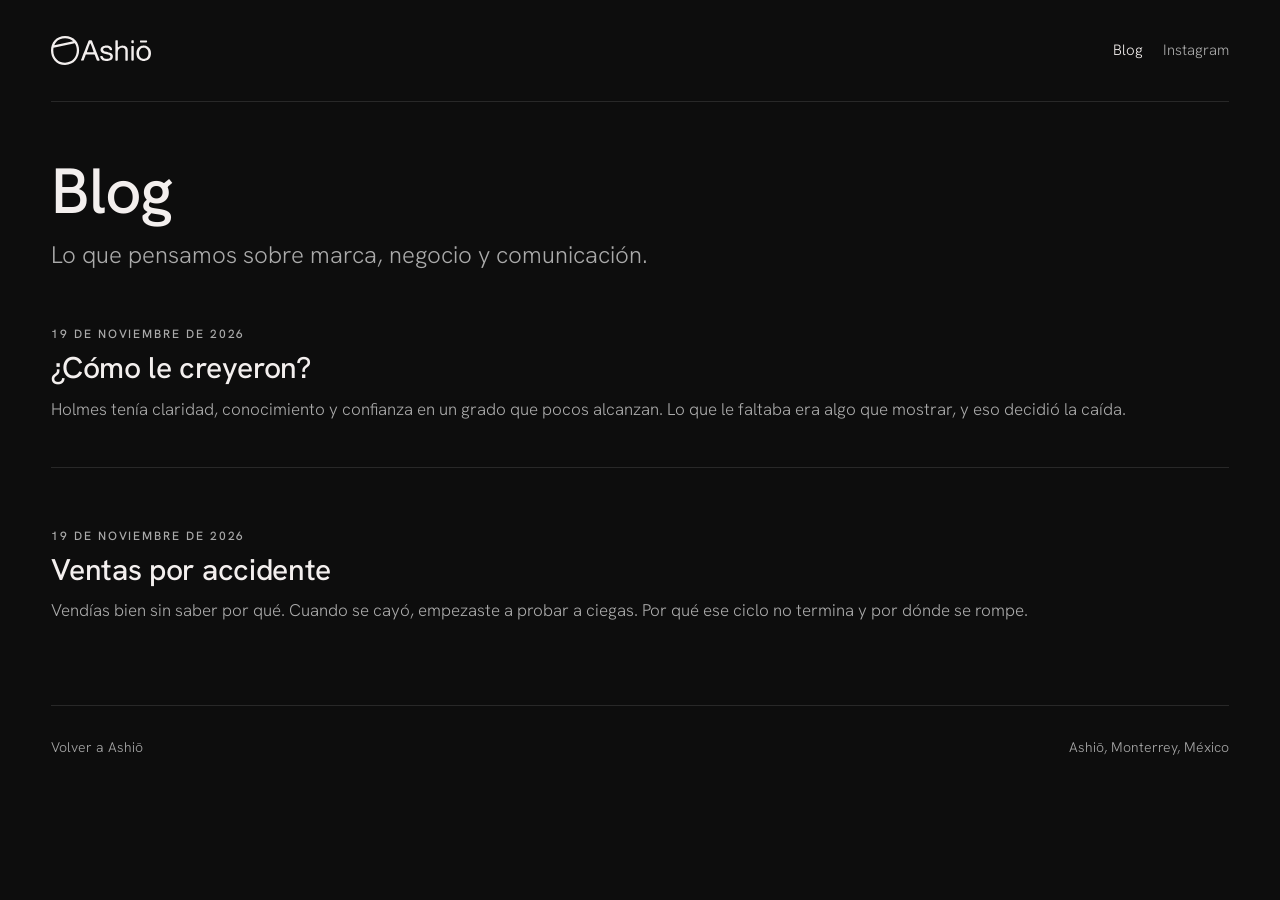
==== commit 9b017cc9: "Publica "¿Cómo le creyeron?" en el blog Articulo sobre claridad, conocimiento y confianza, y el resp" ====
--- a/blog/index.html
+++ b/blog/index.html
@@ -44,6 +44,12 @@
     <div class="lista">
       <article class="entrada">
         <p class="fecha"><time datetime="2026-11-19">19 de noviembre de 2026</time></p>
+        <h2><a href="como-le-creyeron/">¿Cómo le creyeron?</a></h2>
+        <p class="resumen">Holmes tenía claridad, conocimiento y confianza en un grado que pocos alcanzan. Lo que le faltaba era algo que mostrar, y eso decidió la caída.</p>
+      </article>
+
+      <article class="entrada">
+        <p class="fecha"><time datetime="2026-11-19">19 de noviembre de 2026</time></p>
         <h2><a href="ventas-por-accidente/">Ventas por accidente</a></h2>
         <p class="resumen">Vendías bien sin saber por qué. Cuando se cayó, empezaste a probar a ciegas. Por qué ese ciclo no termina y por dónde se rompe.</p>
       </article>
--- a/assets/blog.css
+++ b/assets/blog.css
@@ -9,7 +9,8 @@
   --muted:#aaaaaa;
   --line:#282828;
   --font:"Hanken Grotesk",system-ui,-apple-system,sans-serif;
-  --col:38rem;          /* ancho de lectura, ~68 caracteres */
+  --col:75rem;          /* ancho maximo del contenido: 1200px */
+  --medida:100%;        /* el cuerpo llena el marco */
 }
 
 *{box-sizing:border-box;margin:0;padding:0}
@@ -19,14 +20,23 @@
   color:var(--brand-bone);
   font-family:var(--font);
   font-weight:300;
-  font-size:1.125rem;
-  line-height:1.72;
+  font-size:1.1875rem;
+  line-height:1.42;
   -webkit-font-smoothing:antialiased;
   text-rendering:optimizeLegibility;
-  padding:0 clamp(1.25rem,5vw,2rem);
-}
-
-.col{max-width:var(--col);margin:0 auto}
+  padding:0 clamp(1.25rem,4vw,4.5rem);
+}
+
+.col{width:100%;max-width:var(--col);margin:0 auto}
+
+/* --medida controla el ancho del cuerpo de texto. En 100% llena el marco.
+   Para volver a una medida de lectura corta, ponlo en 46rem. */
+article p,
+article h2,
+article ul,
+article ol,
+article li{max-width:var(--medida)}
+article .dek{max-width:var(--medida)}
 
 /* Cabecera del sitio */
 .top{
@@ -51,6 +61,7 @@
 
 /* Tipografía editorial */
 .fecha{
+  margin-top:1rem;
   font-size:.75rem;
   font-weight:500;
   letter-spacing:.16em;
@@ -58,31 +69,63 @@
   color:var(--muted);
 }
 h1{
-  margin-top:.75rem;
-  font-size:clamp(2.125rem,7.5vw,3.25rem);
+  margin-top:clamp(2.25rem,6vw,3rem);
+  font-size:clamp(2.125rem,6.5vw,4rem);
   font-weight:500;
   line-height:1.04;
   letter-spacing:-.02em;
   text-wrap:balance;
 }
 .dek{
-  margin-top:1.125rem;
-  font-size:clamp(1.1875rem,4vw,1.375rem);
+  margin-top:.875rem;
+  font-size:clamp(1.25rem,3vw,1.5rem);
   font-weight:300;
-  line-height:1.45;
+  line-height:1.32;
   color:var(--muted);
   text-wrap:pretty;
 }
 h2{
   margin-top:3.25rem;
-  font-size:clamp(1.3125rem,4.4vw,1.5rem);
+  font-size:clamp(1.375rem,3vw,1.75rem);
   font-weight:500;
   line-height:1.22;
   letter-spacing:-.01em;
   text-wrap:balance;
 }
 h2 + p{margin-top:.875rem}
-p{margin-top:1.375rem;text-wrap:pretty}
+p{margin-top:1.25rem;text-wrap:pretty}
+
+/* Listas numeradas: estructura visible sin recuadros. */
+article > ol,
+article > ul{margin-top:1.5rem;padding-left:0;list-style:none;counter-reset:paso}
+figure ol,figure ul{padding-left:0;list-style:none}
+article > ol > li{
+  position:relative;
+  counter-increment:paso;
+  padding-left:3rem;
+  margin-top:1rem;
+}
+article > ol > li::before{
+  content:counter(paso);
+  position:absolute;
+  left:0;
+  top:.05em;
+  width:1.75rem;
+  text-align:right;
+  font-variant-numeric:tabular-nums;
+  color:var(--accent);
+  font-weight:500;
+}
+article > ol > li strong{font-weight:600}
+
+.cierre{
+  margin-top:3rem;
+  padding-top:1.75rem;
+  border-top:1px solid var(--line);
+  font-size:1.25rem;
+  font-weight:400;
+  line-height:1.42;
+}
 p strong{font-weight:600}
 a{color:inherit}
 
@@ -104,3 +147,320 @@
 .pie a:hover,.pie a:focus-visible{color:var(--accent)}
 
 @media (prefers-reduced-motion:reduce){*{transition:none!important}}
+
+/* ---------------------------------------------------------------
+   Diagrama de ruta. Cuatro pasos unidos por una linea.
+   En pantallas anchas corre en horizontal; en movil se apila y la
+   linea se vuelve vertical. Es un <ol>, asi que sin CSS sigue
+   leyendose como lista ordenada.
+   --------------------------------------------------------------- */
+.ruta{
+  margin:2.75rem 0 0;
+  padding:2rem 0 0;
+  border-top:1px solid var(--line);
+  max-width:var(--medida);
+}
+.rotulo{
+  font-size:.75rem;
+  font-weight:500;
+  letter-spacing:.16em;
+  text-transform:uppercase;
+  color:var(--muted);
+}
+.ruta__pasos{
+  margin-top:2rem;
+  padding:0;
+  list-style:none;
+  counter-reset:paso;
+  display:grid;
+  gap:2rem;
+}
+.ruta .paso{
+  position:relative;
+  counter-increment:paso;
+  margin:0;
+  padding-left:3.25rem;
+  max-width:none;
+}
+/* Numero */
+.ruta .paso::before{
+  content:counter(paso);
+  position:absolute;
+  left:0;
+  top:0;
+  width:2.25rem;
+  height:2.25rem;
+  display:grid;
+  place-items:center;
+  border:1px solid var(--accent);
+  border-radius:50%;
+  background:var(--brand-black);
+  color:var(--accent);
+  font-size:.9375rem;
+  font-weight:500;
+  font-variant-numeric:tabular-nums;
+  line-height:1;
+  z-index:1;
+}
+/* Conector */
+.ruta .paso::after{
+  content:"";
+  position:absolute;
+  left:1.125rem;
+  top:2.25rem;
+  bottom:-2rem;
+  width:1px;
+  background:var(--line);
+}
+.ruta .paso:last-child::after{display:none}
+.ruta .paso h3{
+  margin:0;
+  padding-top:.3125rem;
+  font-size:1.125rem;
+  font-weight:600;
+  line-height:1.3;
+}
+.ruta .paso p{
+  margin-top:.375rem;
+  max-width:28rem;
+  font-size:1rem;
+  line-height:1.45;
+  color:var(--muted);
+}
+
+/* Cinco pasos en linea. El corte sube a 64rem porque por debajo de ese
+   ancho las columnas quedan demasiado angostas y el texto se parte mal. */
+@media (min-width:64rem){
+  .ruta__pasos{grid-template-columns:repeat(5,1fr);gap:1.75rem}
+  .ruta .paso{padding-left:0;padding-top:3.25rem}
+  .ruta .paso::after{
+    left:2.25rem;
+    right:-1.75rem;
+    top:1.125rem;
+    bottom:auto;
+    width:auto;
+    height:1px;
+  }
+  .ruta .paso h3{padding-top:0;font-size:1.0625rem}
+  .ruta .paso p{max-width:none;font-size:.9375rem}
+}
+
+@media (prefers-contrast:more){
+  .ruta .paso::before{border-color:var(--brand-bone);color:var(--brand-bone)}
+}
+
+/* ---------------------------------------------------------------
+   Elementos de jerarquia. Marcan los cuatro momentos que cargan la
+   informacion del articulo: el ciclo, la tesis, el diagnostico y la
+   ruta. Todos son texto real, no imagenes.
+   --------------------------------------------------------------- */
+
+figure{margin:2.75rem 0 0;max-width:var(--medida)}
+figure + p{margin-top:2.25rem}
+
+/* Ciclo de intentos */
+.ciclo{padding-left:1.25rem;border-left:2px solid var(--accent)}
+.ciclo__pasos{
+  margin-top:1.25rem;
+  padding:0;
+  list-style:none;
+  border-top:1px solid var(--line);
+}
+.ciclo__pasos li{
+  display:flex;
+  position:static;
+  flex-wrap:wrap;
+  align-items:baseline;
+  justify-content:space-between;
+  gap:.5rem 1.5rem;
+  margin:0;
+  padding:.8125rem 0;
+  border-bottom:1px solid var(--line);
+  max-width:none;
+}
+.ciclo__que{font-size:1.0625rem;font-weight:500}
+.ciclo__dura{
+  font-size:.8125rem;
+  letter-spacing:.12em;
+  text-transform:uppercase;
+  color:var(--muted);
+  font-variant-numeric:tabular-nums;
+}
+.ciclo__vuelta{
+  margin-top:.875rem;
+  font-size:.9375rem;
+  color:var(--accent);
+}
+.ciclo__vuelta::before{content:"\21BA";margin-right:.5rem;font-size:1.0625rem}
+
+/* Tesis destacada */
+.clave{
+  margin:2.75rem 0 0;
+  padding:1.5rem 0;
+  border-top:1px solid var(--accent);
+  border-bottom:1px solid var(--accent);
+  max-width:var(--medida);
+}
+.clave p{
+  margin:0;
+  font-size:clamp(1.375rem,2.6vw,1.75rem);
+  font-weight:500;
+  line-height:1.25;
+  letter-spacing:-.01em;
+  text-wrap:balance;
+  max-width:36rem;
+}
+
+/* Comparacion de diagnosticos */
+.comparacion__par{
+  margin-top:1.5rem;
+  display:grid;
+  gap:1.75rem;
+  border-top:1px solid var(--line);
+  padding-top:1.5rem;
+}
+.caso{max-width:none}
+.caso__tipo{
+  margin:0;
+  font-size:.75rem;
+  font-weight:600;
+  letter-spacing:.16em;
+  text-transform:uppercase;
+  color:var(--accent);
+}
+.caso__que{
+  margin-top:.625rem;
+  font-size:1.125rem;
+  font-weight:500;
+  line-height:1.35;
+  max-width:none;
+}
+.caso__trabajo{
+  margin-top:.75rem;
+  font-size:1rem;
+  line-height:1.45;
+  color:var(--muted);
+  max-width:none;
+}
+.caso__etiqueta{
+  display:block;
+  font-size:.6875rem;
+  font-weight:600;
+  letter-spacing:.14em;
+  text-transform:uppercase;
+  color:var(--brand-bone);
+  margin-bottom:.125rem;
+}
+.comparacion__nota{
+  margin-top:1.75rem;
+  padding-top:1.25rem;
+  border-top:1px solid var(--line);
+  font-size:1rem;
+  line-height:1.5;
+  color:var(--muted);
+  max-width:none;
+}
+.comparacion__nota strong{color:var(--brand-bone);font-weight:600}
+
+@media (min-width:48rem){
+  .comparacion__par{grid-template-columns:1fr 1fr;gap:2.5rem}
+  .comparacion__par .caso + .caso{padding-left:2.5rem;border-left:1px solid var(--line)}
+}
+
+/* ---------------------------------------------------------------
+   Pilares sobre una base. Tres cualidades que la marca hace y el
+   respaldo que las sostiene. Es un <ol> con un pie, asi que sin CSS
+   sigue leyendose como lista ordenada seguida de su cierre.
+   --------------------------------------------------------------- */
+.pilares{
+  margin:2.75rem 0 0;
+  padding:2rem 0 0;
+  border-top:1px solid var(--line);
+  max-width:var(--medida);
+}
+.pilares__lista{
+  margin-top:1.75rem;
+  padding:0;
+  list-style:none;
+  display:grid;
+  gap:1.5rem;
+}
+.pilares__lista > li{
+  position:static;
+  margin:0;
+  padding:0 0 1.125rem;
+  border-bottom:2px solid var(--accent);
+  max-width:none;
+}
+.pilares__nombre{
+  margin:0;
+  font-size:1.125rem;
+  font-weight:600;
+  line-height:1.3;
+}
+.pilares__que{
+  margin-top:.375rem;
+  font-size:1rem;
+  line-height:1.45;
+  color:var(--muted);
+  max-width:none;
+}
+.pilares__base{
+  margin-top:1.5rem;
+  max-width:none;
+}
+.pilares__etiqueta{
+  display:block;
+  font-size:.6875rem;
+  font-weight:600;
+  letter-spacing:.14em;
+  text-transform:uppercase;
+  color:var(--accent);
+  margin-bottom:.1875rem;
+}
+.pilares__nota{
+  margin-top:1.25rem;
+  padding-top:1.125rem;
+  border-top:1px solid var(--line);
+  font-size:1rem;
+  line-height:1.5;
+  color:var(--muted);
+  max-width:none;
+}
+.pilares__nota strong{color:var(--brand-bone);font-weight:600}
+
+@media (min-width:48rem){
+  .pilares__lista{grid-template-columns:repeat(3,1fr);gap:2rem}
+}
+@media (prefers-contrast:more){
+  .pilares__lista > li{border-bottom-color:var(--brand-bone)}
+}
+
+/* ---------------------------------------------------------------
+   Fuentes. Un renglon por referencia al pie del articulo. Es un <ul>,
+   asi que sin CSS se lee como lista.
+   --------------------------------------------------------------- */
+.fuentes{
+  margin-top:1.5rem;
+  padding:0;
+  list-style:none;
+}
+.fuentes > li{
+  position:static;
+  margin:0;
+  padding:.9375rem 0;
+  border-bottom:1px solid var(--line);
+  font-size:.9375rem;
+  line-height:1.6;
+  color:var(--muted);
+  max-width:none;
+}
+.fuentes > li:first-child{border-top:1px solid var(--line)}
+.fuentes a{
+  color:var(--brand-bone);
+  text-decoration:none;
+  border-bottom:1px solid var(--line);
+  transition:color .18s ease,border-color .18s ease;
+}
+.fuentes a:hover,.fuentes a:focus-visible{color:var(--accent);border-bottom-color:var(--accent)}
+.fuentes cite{font-style:italic}
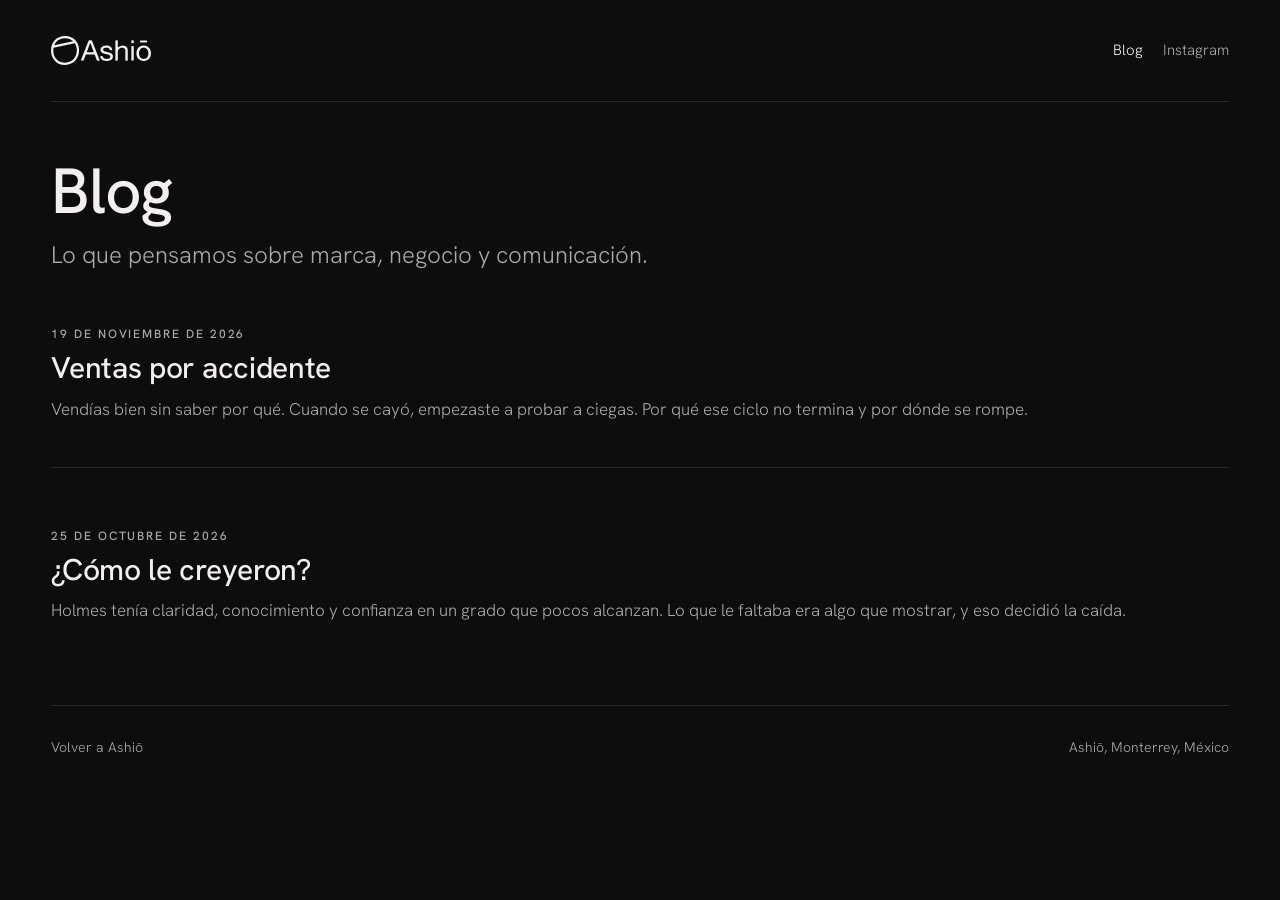
==== commit 97197c95: "Fecha "¿Cómo le creyeron?" al 25 de octubre La fecha es la de escritura, no la de publicación. Con e" ====
--- a/blog/index.html
+++ b/blog/index.html
@@ -44,14 +44,14 @@
     <div class="lista">
       <article class="entrada">
         <p class="fecha"><time datetime="2026-11-19">19 de noviembre de 2026</time></p>
-        <h2><a href="como-le-creyeron/">¿Cómo le creyeron?</a></h2>
-        <p class="resumen">Holmes tenía claridad, conocimiento y confianza en un grado que pocos alcanzan. Lo que le faltaba era algo que mostrar, y eso decidió la caída.</p>
+        <h2><a href="ventas-por-accidente/">Ventas por accidente</a></h2>
+        <p class="resumen">Vendías bien sin saber por qué. Cuando se cayó, empezaste a probar a ciegas. Por qué ese ciclo no termina y por dónde se rompe.</p>
       </article>
 
       <article class="entrada">
-        <p class="fecha"><time datetime="2026-11-19">19 de noviembre de 2026</time></p>
-        <h2><a href="ventas-por-accidente/">Ventas por accidente</a></h2>
-        <p class="resumen">Vendías bien sin saber por qué. Cuando se cayó, empezaste a probar a ciegas. Por qué ese ciclo no termina y por dónde se rompe.</p>
+        <p class="fecha"><time datetime="2026-10-25">25 de octubre de 2026</time></p>
+        <h2><a href="como-le-creyeron/">¿Cómo le creyeron?</a></h2>
+        <p class="resumen">Holmes tenía claridad, conocimiento y confianza en un grado que pocos alcanzan. Lo que le faltaba era algo que mostrar, y eso decidió la caída.</p>
       </article>
     </div>
 
